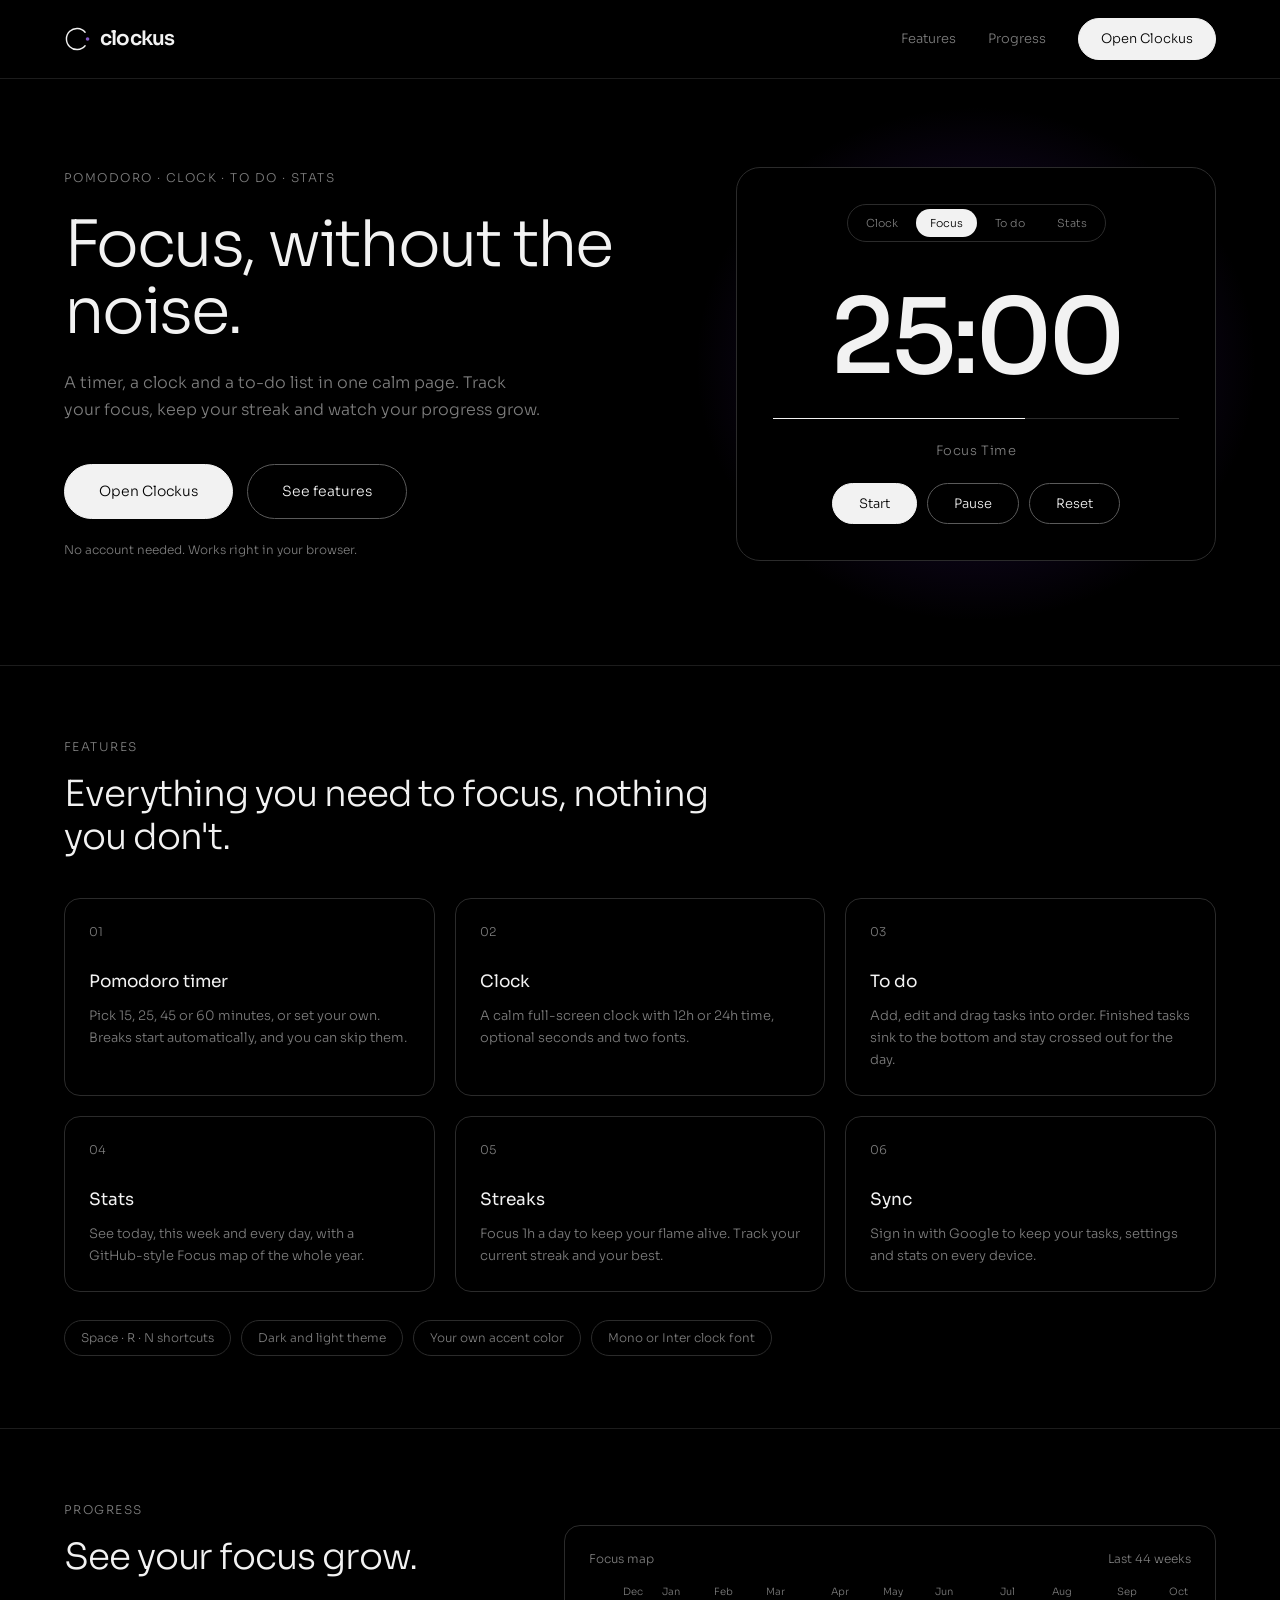
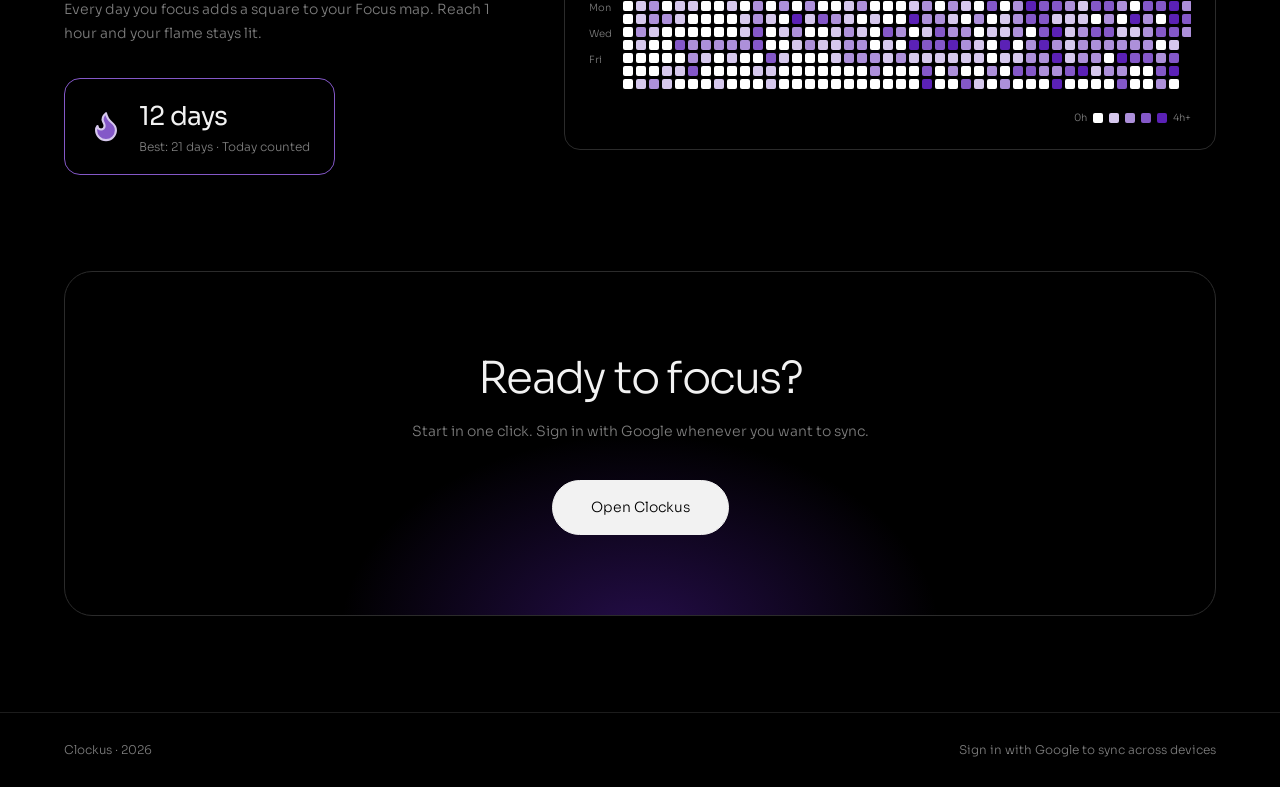
==== index.html @ 1d893d1d "Add files via upload" ====
<!DOCTYPE html>
<html lang="en">
<head>
    <meta charset="UTF-8">
    <meta name="viewport" content="width=device-width, initial-scale=1.0">
    <title>Clockus · Focus, without the noise</title>
    <meta name="description" content="Clockus is a calm productivity tool: a pomodoro timer, a clock and a to-do list in one page, with stats, streaks and sync.">
    <meta name="theme-color" content="#000000">
    <link rel="icon" href="favicon.svg" type="image/svg+xml">
    <link rel="icon" href="favicon.ico" sizes="48x48">
    <link rel="apple-touch-icon" href="apple-touch-icon.png">
    <link rel="manifest" href="manifest.webmanifest">
    <meta property="og:type" content="website">
    <meta property="og:site_name" content="Clockus">
    <meta property="og:title" content="Clockus · Focus, without the noise">
    <meta property="og:description" content="A calm pomodoro timer, clock and to-do list, with stats, streaks and sync.">
    <meta property="og:url" content="https://clockus.live/">
    <meta property="og:image" content="https://clockus.live/og-image.png">
    <meta property="og:image:width" content="1200">
    <meta property="og:image:height" content="630">
    <meta name="twitter:card" content="summary_large_image">
    <meta name="twitter:title" content="Clockus · Focus, without the noise">
    <meta name="twitter:description" content="A calm pomodoro timer, clock and to-do list, with stats, streaks and sync.">
    <meta name="twitter:image" content="https://clockus.live/og-image.png">
    <script>
        // After a Google sign-in the browser can come back here; pass the login on to the app
        if (/access_token=|refresh_token=|[?&]code=|error_description=/.test(location.hash + location.search)) {
            location.replace('app' + location.search + location.hash);
        }
    </script>
    <link rel="preconnect" href="https://fonts.googleapis.com">
    <link rel="preconnect" href="https://fonts.gstatic.com" crossorigin>
    <link href="https://fonts.googleapis.com/css2?family=Sora:wght@100..800&display=swap" rel="stylesheet">
    <link rel="stylesheet" href="css/landing.css?v=5">
</head>
<body>
    <header class="topbar">
        <div class="wrap topbar-inner">
            <a class="logo" href="#top" aria-label="Clockus">
                <svg viewBox="0 0 64 64" fill="none" aria-hidden="true"><path d="M51.92 48.71A26 26 0 1 1 51.92 15.29" stroke="#f2f2f2" stroke-width="3.5" stroke-linecap="round"/><circle cx="58" cy="32" r="4.5" fill="#8458c8"/></svg>
                <span>clockus</span>
            </a>
            <nav class="nav-links" aria-label="Main">
                <a class="link" href="#features">Features</a>
                <a class="link" href="#progress">Progress</a>
                <a class="btn primary small" href="app">Open Clockus</a>
            </nav>
        </div>
    </header>

    <main id="top">
        <section class="wrap hero">
            <div class="hero-text">
                <p class="eyebrow">POMODORO · CLOCK · TO DO · STATS</p>
                <h1>Focus, without the noise.</h1>
                <p class="lead">A timer, a clock and a to-do list in one calm page. Track your focus, keep your streak and watch your progress grow.</p>
                <div class="actions">
                    <a class="btn primary" href="app">Open Clockus</a>
                    <a class="btn" href="#features">See features</a>
                </div>
                <p class="note">No account needed. Works right in your browser.</p>
            </div>
            <div class="hero-visual" aria-hidden="true">
                <div class="timer-card">
                    <div class="mini-tabs"><span>Clock</span><span class="on">Focus</span><span>To do</span><span>Stats</span></div>
                    <div class="timer-clock">25:00</div>
                    <div class="timer-line"><div></div></div>
                    <div class="timer-status">Focus Time</div>
                    <div class="timer-buttons"><span class="pill primary">Start</span><span class="pill">Pause</span><span class="pill">Reset</span></div>
                </div>
            </div>
        </section>

        <section class="section" id="features">
            <div class="wrap">
                <p class="eyebrow">FEATURES</p>
                <h2>Everything you need to focus, nothing you don't.</h2>
                <div class="grid">
                <article class="card">
                    <div class="card-num">01</div>
                    <h3>Pomodoro timer</h3>
                    <p>Pick 15, 25, 45 or 60 minutes, or set your own. Breaks start automatically, and you can skip them.</p>
                </article>
                <article class="card">
                    <div class="card-num">02</div>
                    <h3>Clock</h3>
                    <p>A calm full-screen clock with 12h or 24h time, optional seconds and two fonts.</p>
                </article>
                <article class="card">
                    <div class="card-num">03</div>
                    <h3>To do</h3>
                    <p>Add, edit and drag tasks into order. Finished tasks sink to the bottom and stay crossed out for the day.</p>
                </article>
                <article class="card">
                    <div class="card-num">04</div>
                    <h3>Stats</h3>
                    <p>See today, this week and every day, with a GitHub-style Focus map of the whole year.</p>
                </article>
                <article class="card">
                    <div class="card-num">05</div>
                    <h3>Streaks</h3>
                    <p>Focus 1h a day to keep your flame alive. Track your current streak and your best.</p>
                </article>
                <article class="card">
                    <div class="card-num">06</div>
                    <h3>Sync</h3>
                    <p>Sign in with Google to keep your tasks, settings and stats on every device.</p>
                </article>
                </div>
                <ul class="chips">
                <li>Space · R · N shortcuts</li>
                <li>Dark and light theme</li>
                <li>Your own accent color</li>
                <li>Mono or Inter clock font</li>
                </ul>
            </div>
        </section>

        <section class="section" id="progress">
            <div class="wrap split">
                <div class="split-text">
                    <p class="eyebrow">PROGRESS</p>
                    <h2>See your focus grow.</h2>
                    <p class="lead small">Every day you focus adds a square to your Focus map. Reach 1 hour and your flame stays lit.</p>
                    <div class="streak-chip">
                        <svg width="34" height="34" viewBox="0 0 24 24" fill="#8458c8" stroke="#d6c8ed" stroke-width="1.5" stroke-linecap="round" stroke-linejoin="round" aria-hidden="true"><path d="M8.5 14.5A2.5 2.5 0 0 0 11 12c0-1.38-.5-2-1-3-1.072-2.143-.224-4.054 2-6 .5 2.5 2 4.9 4 6.5 2 1.6 3 3.5 3 5.5a7 7 0 1 1-14 0c0-1.153.433-2.294 1-3a2.5 2.5 0 0 0 2.5 2.5z"/></svg>
                        <div><div class="streak-n">12 days</div><div class="streak-sub">Best: 21 days · Today counted</div></div>
                    </div>
                </div>
                <div class="map-card" role="img" aria-label="Sample Focus map showing about ten months of daily focus time">
                    <div class="map-head"><span>Focus map</span><span>Last 44 weeks</span></div>
                    <div class="map-scroll">
                        <div class="map-inner">
                            <div class="map-days"><span>Mon</span><span></span><span>Wed</span><span></span><span>Fri</span><span></span><span></span></div>
                            <div class="map-main">
                                <div class="map-months"><span style="left:0px">Dec</span><span style="left:39px">Jan</span><span style="left:91px">Feb</span><span style="left:143px">Mar</span><span style="left:208px">Apr</span><span style="left:260px">May</span><span style="left:312px">Jun</span><span style="left:377px">Jul</span><span style="left:429px">Aug</span><span style="left:494px">Sep</span><span style="left:546px">Oct</span></div>
                                <div class="map-grid"><i class="l0"></i><i class="l0"></i><i class="l0"></i><i class="l0"></i><i class="l0"></i><i class="l0"></i><i class="l0"></i><i class="l1"></i><i class="l1"></i><i class="l2"></i><i class="l1"></i><i class="l0"></i><i class="l0"></i><i class="l1"></i><i class="l2"></i><i class="l2"></i><i class="l1"></i><i class="l0"></i><i class="l0"></i><i class="l0"></i><i class="l2"></i><i class="l0"></i><i class="l2"></i><i class="l0"></i><i class="l0"></i><i class="l0"></i><i class="l1"></i><i class="l1"></i><i class="l1"></i><i class="l1"></i><i class="l0"></i><i class="l3"></i><i class="l0"></i><i class="l1"></i><i class="l0"></i><i class="l1"></i><i class="l0"></i><i class="l0"></i><i class="l2"></i><i class="l2"></i><i class="l3"></i><i class="l0"></i><i class="l0"></i><i class="l0"></i><i class="l0"></i><i class="l2"></i><i class="l1"></i><i class="l0"></i><i class="l0"></i><i class="l0"></i><i class="l0"></i><i class="l0"></i><i class="l2"></i><i class="l0"></i><i class="l0"></i><i class="l1"></i><i class="l1"></i><i class="l0"></i><i class="l0"></i><i class="l2"></i><i class="l1"></i><i class="l0"></i><i class="l0"></i><i class="l0"></i><i class="l1"></i><i class="l1"></i><i class="l2"></i><i class="l0"></i><i class="l0"></i><i class="l0"></i><i class="l2"></i><i class="l2"></i><i class="l3"></i><i class="l3"></i><i class="l0"></i><i class="l1"></i><i class="l0"></i><i class="l0"></i><i class="l1"></i><i class="l0"></i><i class="l0"></i><i class="l3"></i><i class="l1"></i><i class="l1"></i><i class="l2"></i><i class="l0"></i><i class="l1"></i><i class="l0"></i><i class="l1"></i><i class="l0"></i><i class="l0"></i><i class="l0"></i><i class="l4"></i><i class="l2"></i><i class="l1"></i><i class="l0"></i><i class="l0"></i><i class="l0"></i><i class="l2"></i><i class="l1"></i><i class="l0"></i><i class="l2"></i><i class="l0"></i><i class="l0"></i><i class="l0"></i><i class="l0"></i><i class="l3"></i><i class="l0"></i><i class="l1"></i><i class="l0"></i><i class="l0"></i><i class="l0"></i><i class="l0"></i><i class="l2"></i><i class="l1"></i><i class="l1"></i><i class="l1"></i><i class="l0"></i><i class="l0"></i><i class="l1"></i><i class="l1"></i><i class="l2"></i><i class="l2"></i><i class="l2"></i><i class="l0"></i><i class="l0"></i><i class="l2"></i><i class="l0"></i><i class="l1"></i><i class="l2"></i><i class="l2"></i><i class="l0"></i><i class="l0"></i><i class="l0"></i><i class="l1"></i><i class="l0"></i><i class="l0"></i><i class="l2"></i><i class="l2"></i><i class="l0"></i><i class="l0"></i><i class="l0"></i><i class="l3"></i><i class="l1"></i><i class="l1"></i><i class="l0"></i><i class="l0"></i><i class="l0"></i><i class="l0"></i><i class="l2"></i><i class="l0"></i><i class="l2"></i><i class="l0"></i><i class="l0"></i><i class="l1"></i><i class="l4"></i><i class="l0"></i><i class="l4"></i><i class="l1"></i><i class="l0"></i><i class="l0"></i><i class="l2"></i><i class="l2"></i><i class="l1"></i><i class="l3"></i><i class="l1"></i><i class="l3"></i><i class="l4"></i><i class="l0"></i><i class="l2"></i><i class="l3"></i><i class="l3"></i><i class="l1"></i><i class="l0"></i><i class="l0"></i><i class="l2"></i><i class="l1"></i><i class="l2"></i><i class="l4"></i><i class="l1"></i><i class="l2"></i><i class="l0"></i><i class="l1"></i><i class="l0"></i><i class="l2"></i><i class="l2"></i><i class="l1"></i><i class="l0"></i><i class="l3"></i><i class="l0"></i><i class="l2"></i><i class="l0"></i><i class="l1"></i><i class="l1"></i><i class="l0"></i><i class="l1"></i><i class="l3"></i><i class="l0"></i><i class="l1"></i><i class="l0"></i><i class="l0"></i><i class="l2"></i><i class="l0"></i><i class="l0"></i><i class="l1"></i><i class="l1"></i><i class="l4"></i><i class="l1"></i><i class="l0"></i><i class="l2"></i><i class="l2"></i><i class="l2"></i><i class="l2"></i><i class="l0"></i><i class="l1"></i><i class="l3"></i><i class="l0"></i><i class="l4"></i><i class="l3"></i><i class="l0"></i><i class="l2"></i><i class="l2"></i><i class="l3"></i><i class="l0"></i><i class="l3"></i><i class="l3"></i><i class="l3"></i><i class="l4"></i><i class="l2"></i><i class="l2"></i><i class="l0"></i><i class="l3"></i><i class="l1"></i><i class="l4"></i><i class="l2"></i><i class="l4"></i><i class="l2"></i><i class="l4"></i><i class="l2"></i><i class="l1"></i><i class="l1"></i><i class="l1"></i><i class="l1"></i><i class="l3"></i><i class="l0"></i><i class="l1"></i><i class="l1"></i><i class="l2"></i><i class="l2"></i><i class="l2"></i><i class="l4"></i><i class="l0"></i><i class="l3"></i><i class="l0"></i><i class="l3"></i><i class="l2"></i><i class="l2"></i><i class="l1"></i><i class="l0"></i><i class="l3"></i><i class="l2"></i><i class="l3"></i><i class="l2"></i><i class="l0"></i><i class="l2"></i><i class="l0"></i><i class="l2"></i><i class="l0"></i><i class="l1"></i><i class="l2"></i><i class="l4"></i><i class="l2"></i><i class="l3"></i><i class="l0"></i><i class="l4"></i><i class="l1"></i><i class="l2"></i><i class="l3"></i><i class="l0"></i><i class="l0"></i><i class="l3"></i><i class="l2"></i><i class="l2"></i><i class="l2"></i><i class="l3"></i><i class="l0"></i><i class="l0"></i><i class="l3"></i><i class="l0"></i><i class="l3"></i><i class="l0"></i><i class="l2"></i><i class="l3"></i><i class="l2"></i><i class="l4"></i><i class="l4"></i><i class="l3"></i><i class="l1"></i><i class="l3"></i><i class="l4"></i><i class="l0"></i><i class="l2"></i><i class="l3"></i><i class="l2"></i></div>
                            </div>
                        </div>
                    </div>
                    <div class="map-legend"><span>0h</span><i class="l0"></i><i class="l1"></i><i class="l2"></i><i class="l3"></i><i class="l4"></i><span>4h+</span></div>
                </div>
            </div>
        </section>

        <section class="wrap closing">
            <div class="cta">
                <h2>Ready to focus?</h2>
                <p>Start in one click. Sign in with Google whenever you want to sync.</p>
                <a class="btn primary big" href="app">Open Clockus</a>
            </div>
        </section>
    </main>

    <footer class="footer">
        <div class="wrap footer-inner">
            <span>Clockus · 2026</span>
            <span>Sign in with Google to sync across devices</span>
        </div>
    </footer>
</body>
</html>
---- css/landing.css ----
/* Clockus welcome page */
:root {
    --bg: #000;
    --text: #f2f2f2;
    --muted: #7d7d7d;
    --line: #2b2b2b;
    --line-soft: #1c1c1c;
    --line-strong: #5a5a5a;
    --font: 'Sora', 'Helvetica Neue', Arial, sans-serif;
    --p0: #ffffff;
    --p1: #d6c8ed;
    --p2: #ad90da;
    --p3: #8458c8;
    --p4: #5b21b6;
    color-scheme: dark;
}

* { box-sizing: border-box; }
html { scroll-behavior: smooth; scroll-padding-top: 76px; }

body {
    margin: 0;
    background: var(--bg);
    color: var(--text);
    font-family: var(--font);
    font-weight: 300;
    line-height: 1.5;
    -webkit-font-smoothing: antialiased;
}

main { overflow-x: clip; }
a { color: inherit; text-decoration: none; }
h1, h2, h3, p, ul { margin: 0; }
ul { padding: 0; list-style: none; }
:focus-visible { outline: 2px solid var(--text); outline-offset: 3px; }

.wrap { width: 100%; max-width: 1280px; margin: 0 auto; padding: 0 64px; }

/* ---------- Top bar ---------- */
.topbar {
    position: sticky;
    top: 0;
    z-index: 10;
    background: rgba(0, 0, 0, 0.88);
    -webkit-backdrop-filter: blur(8px);
    backdrop-filter: blur(8px);
    border-bottom: 1px solid var(--line-soft);
}

.topbar-inner { display: flex; justify-content: space-between; align-items: center; padding-top: 18px; padding-bottom: 18px; }
.logo { display: flex; align-items: center; gap: 10px; font-size: 1.25rem; font-weight: 600; letter-spacing: -0.04em; line-height: 1; }
.logo svg { flex: none; width: 26px; height: 26px; }
.nav-links { display: flex; align-items: center; gap: 32px; font-size: 0.8125rem; }
.nav-links .link { color: var(--muted); transition: color 0.2s; }
.nav-links .link:hover { color: var(--text); }

/* ---------- Buttons ---------- */
.btn {
    display: inline-block;
    padding: 16px 34px;
    border: 1px solid var(--line-strong);
    border-radius: 999px;
    font-size: 0.875rem;
    text-align: center;
    transition: background-color 0.2s, opacity 0.2s;
}

.btn:hover { background: rgba(255, 255, 255, 0.08); }
.btn.primary { background: var(--text); border-color: var(--text); color: #000; }
.btn.primary:hover { background: var(--text); opacity: 0.88; }
.btn.small { padding: 10px 22px; font-size: 0.8125rem; }
.btn.big { padding: 16px 38px; }

/* ---------- Hero ---------- */
.eyebrow { font-size: 0.75rem; letter-spacing: 0.12em; color: var(--muted); }

.hero {
    display: flex;
    align-items: center;
    justify-content: space-between;
    gap: 48px;
    padding-top: 88px;
    padding-bottom: 104px;
}

.hero-text { width: 600px; max-width: 100%; }

h1 {
    margin: 24px 0;
    font-size: clamp(2.6rem, 8vw, 4rem);
    font-weight: 300;
    letter-spacing: -0.04em;
    line-height: 1.05;
}

.lead { max-width: 480px; font-size: 1rem; line-height: 1.7; color: var(--muted); }
.lead.small { margin-bottom: 32px; font-size: 0.875rem; }
.actions { display: flex; flex-wrap: wrap; gap: 14px; margin-top: 40px; }
.note { margin-top: 22px; font-size: 0.75rem; color: var(--muted); }

.hero-visual { position: relative; flex: none; width: 480px; max-width: 100%; }

.hero-visual::before {
    content: '';
    position: absolute;
    inset: -60px -40px;
    background: radial-gradient(closest-side, rgba(91, 33, 182, 0.38), transparent);
}

.timer-card {
    position: relative;
    padding: 36px;
    border: 1px solid var(--line);
    border-radius: 24px;
    background: var(--bg);
    text-align: center;
}

.mini-tabs { display: inline-flex; gap: 4px; padding: 4px; border: 1px solid var(--line); border-radius: 999px; font-size: 0.6875rem; }
.mini-tabs span { padding: 6px 14px; border-radius: 999px; color: var(--muted); }
.mini-tabs .on { background: var(--text); color: #000; }

.timer-clock {
    margin: 44px 0 28px;
    font-size: clamp(4.2rem, 20vw, 6.5rem);
    font-weight: 500;
    letter-spacing: -0.045em;
    line-height: 1;
}

.timer-line { height: 1px; background: var(--line); }
.timer-line div { width: 62%; height: 1px; background: var(--text); }
.timer-status { margin: 22px 0; font-size: 0.8125rem; letter-spacing: 0.04em; color: var(--muted); }
.timer-buttons { display: flex; justify-content: center; gap: 10px; }

.pill {
    padding: 10px 26px;
    border: 1px solid var(--line-strong);
    border-radius: 999px;
    font-size: 0.8125rem;
}

.pill.primary { background: var(--text); border-color: var(--text); color: #000; }

/* ---------- Sections ---------- */
.section { padding: 72px 0; border-top: 1px solid var(--line-soft); }

h2 {
    margin: 16px 0 40px;
    max-width: 700px;
    font-size: clamp(1.8rem, 5vw, 2.25rem);
    font-weight: 300;
    letter-spacing: -0.03em;
    line-height: 1.2;
}

.grid { display: grid; grid-template-columns: repeat(3, 1fr); gap: 20px; }

.card { padding: 24px; border: 1px solid var(--line); border-radius: 16px; }
.card-num { margin-bottom: 28px; font-size: 0.75rem; color: var(--muted); }
.card h3 { margin-bottom: 10px; font-size: 1.0625rem; font-weight: 400; }
.card p { font-size: 0.8125rem; line-height: 1.7; color: var(--muted); }

.chips { display: flex; flex-wrap: wrap; gap: 10px; margin-top: 28px; }
.chips li { padding: 8px 16px; border: 1px solid var(--line); border-radius: 999px; font-size: 0.75rem; color: var(--muted); }

/* ---------- Progress ---------- */
.split { display: flex; justify-content: space-between; align-items: center; gap: 64px; }
.split-text { flex: none; width: 436px; max-width: 100%; }
.split-text h2 { margin: 16px 0 20px; }

.streak-chip {
    display: inline-flex;
    align-items: center;
    gap: 16px;
    padding: 18px 24px;
    border: 1px solid var(--p3);
    border-radius: 16px;
}

.streak-n { font-size: 1.625rem; font-weight: 400; letter-spacing: -0.03em; }
.streak-sub { margin-top: 2px; font-size: 0.75rem; color: var(--muted); }

.map-card {
    flex: 0 1 652px;
    min-width: 0;
    padding: 24px;
    border: 1px solid var(--line);
    border-radius: 16px;
}

.map-head { display: flex; justify-content: space-between; margin-bottom: 16px; font-size: 0.75rem; color: var(--muted); }
.map-scroll { overflow-x: auto; padding-bottom: 4px; }
.map-inner { display: flex; gap: 6px; width: max-content; }

.map-days {
    width: 28px;
    padding-top: 17px;
    display: grid;
    grid-template-rows: repeat(7, 13px);
    font-size: 0.625rem;
    line-height: 13px;
    color: var(--muted);
}

.map-months { position: relative; width: 569px; height: 17px; font-size: 0.625rem; color: var(--muted); }
.map-months span { position: absolute; top: 0; }

.map-grid {
    display: grid;
    grid-template-rows: repeat(7, 10px);
    grid-auto-flow: column;
    grid-auto-columns: 10px;
    gap: 3px;
}

.map-grid i, .map-legend i { display: block; width: 10px; height: 10px; border-radius: 2px; }
.l0 { background: var(--p0); }
.l1 { background: var(--p1); }
.l2 { background: var(--p2); }
.l3 { background: var(--p3); }
.l4 { background: var(--p4); }

.map-legend { display: flex; justify-content: flex-end; align-items: center; gap: 6px; margin-top: 14px; font-size: 0.625rem; color: var(--muted); }

/* ---------- Closing call to action ---------- */
.closing { padding-top: 24px; padding-bottom: 96px; }

.cta {
    position: relative;
    overflow: hidden;
    padding: 80px 64px;
    border: 1px solid var(--line);
    border-radius: 28px;
    text-align: center;
}

.cta::before {
    content: '';
    position: absolute;
    left: 50%;
    bottom: -220px;
    width: 600px;
    max-width: 140%;
    height: 400px;
    transform: translateX(-50%);
    background: radial-gradient(closest-side, rgba(91, 33, 182, 0.4), transparent);
}

.cta > * { position: relative; }
.cta h2 { max-width: none; margin: 0 0 16px; font-size: clamp(2rem, 6vw, 2.75rem); letter-spacing: -0.04em; }
.cta p { margin-bottom: 36px; font-size: 0.875rem; line-height: 1.7; color: var(--muted); }

/* ---------- Footer ---------- */
.footer { border-top: 1px solid var(--line-soft); font-size: 0.75rem; color: var(--muted); }
.footer-inner { display: flex; justify-content: space-between; gap: 16px; padding-top: 28px; padding-bottom: 28px; }

/* ---------- Responsive ---------- */
@media (max-width: 960px) {
    .wrap { padding: 0 32px; }
    .hero { flex-direction: column; align-items: flex-start; gap: 56px; padding-top: 56px; padding-bottom: 72px; }
    .hero-visual { align-self: center; }
    .grid { grid-template-columns: repeat(2, 1fr); }
    .split { flex-direction: column; align-items: flex-start; gap: 40px; }
    .split-text { width: 100%; }
    .map-card { flex: none; width: 100%; }
}

@media (max-width: 620px) {
    .wrap { padding: 0 20px; }
    .nav-links { gap: 16px; }
    .nav-links .link { display: none; }
    .section { padding: 56px 0; }
    .grid { grid-template-columns: 1fr; }
    .timer-card { padding: 28px 20px; }
    .cta { padding: 56px 24px; }
    .footer-inner { flex-direction: column; gap: 6px; }
    .actions .btn { flex: 1 1 100%; }
}

@media (prefers-reduced-motion: reduce) {
    html { scroll-behavior: auto; }
    * { transition: none !important; }
}
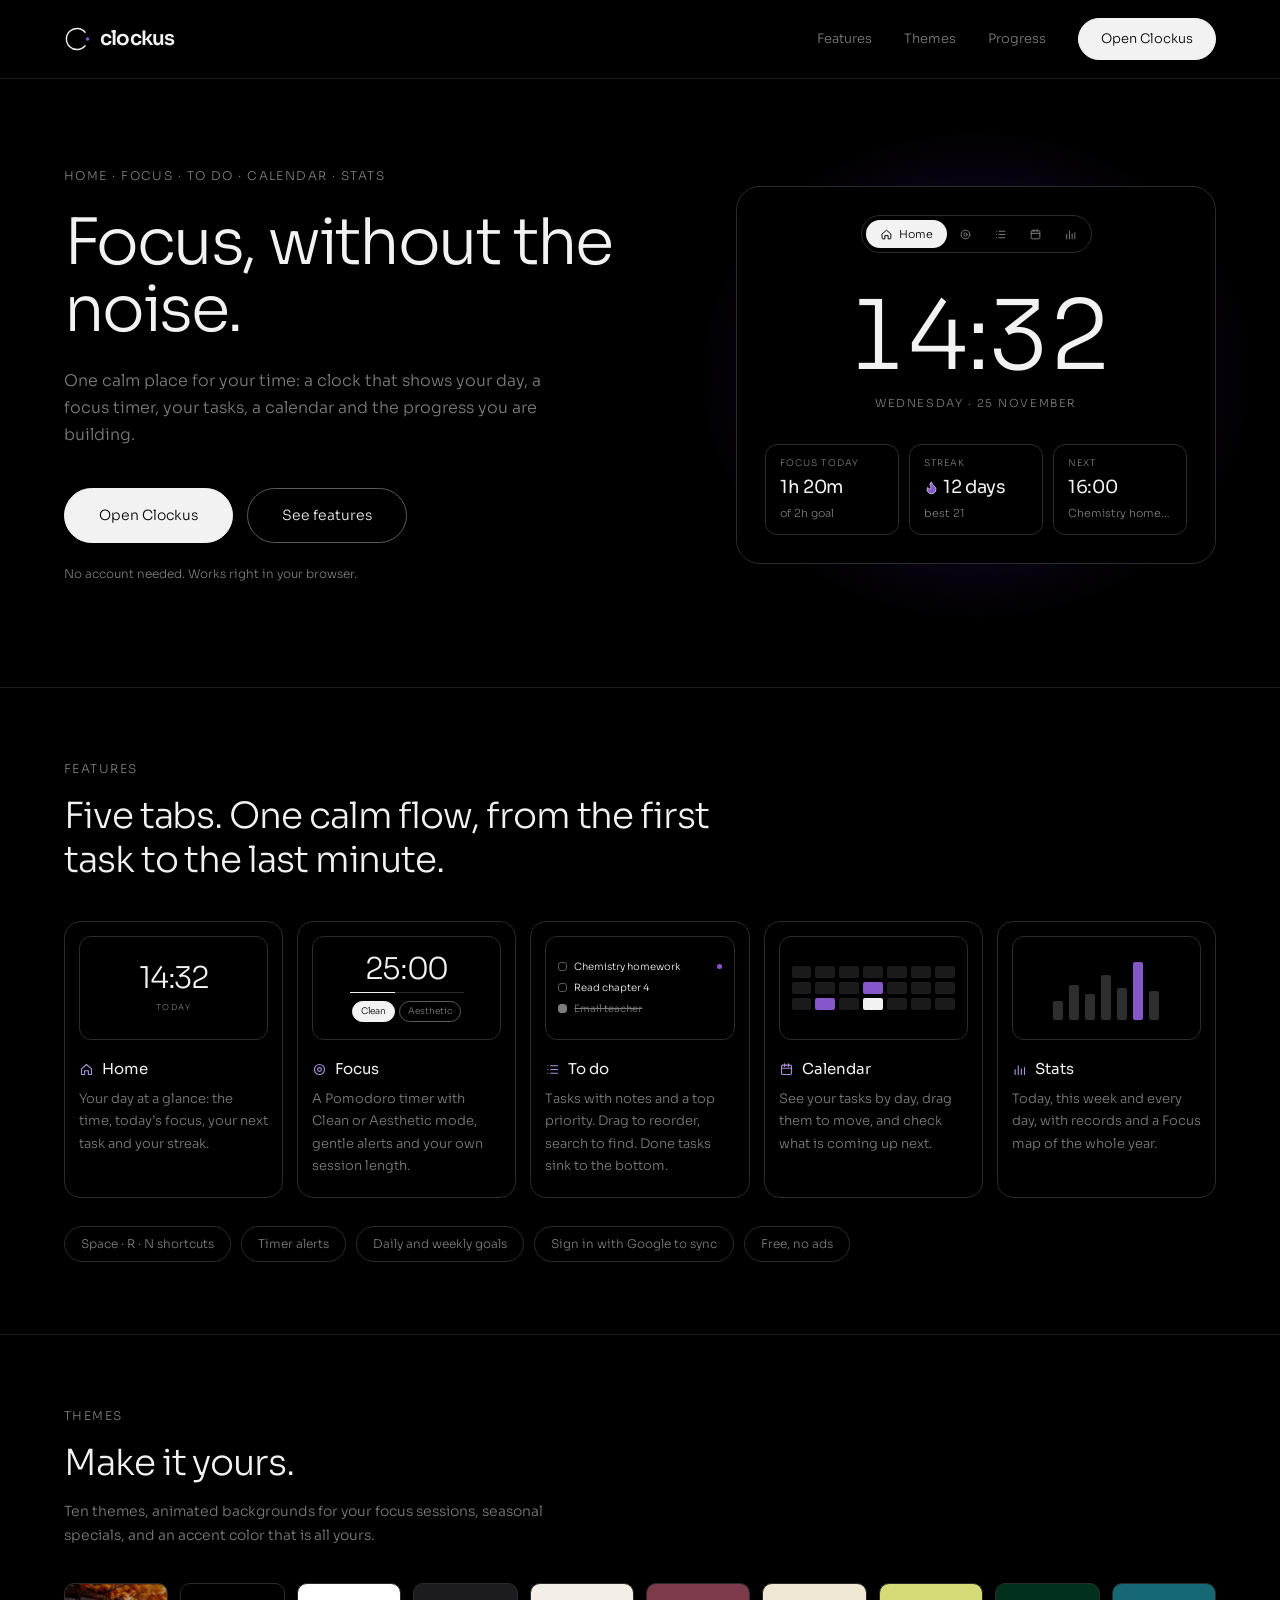
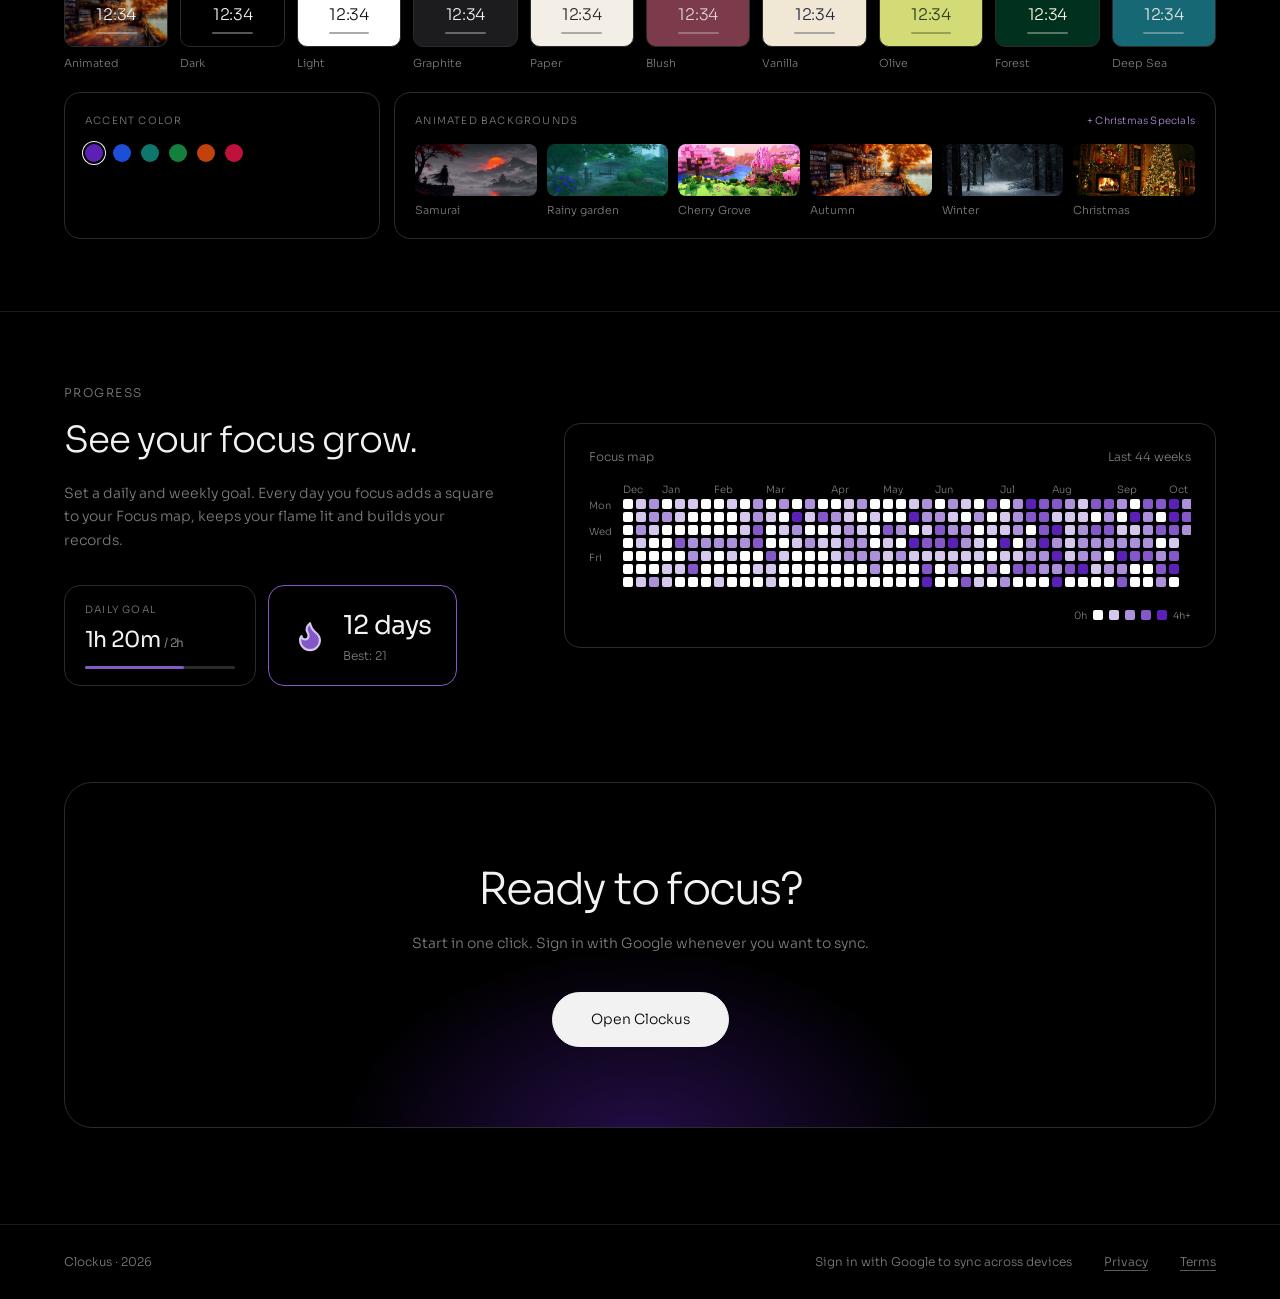
==== commit 13521fcf: "newest update" ====
--- a/index.html
+++ b/index.html
@@ -31,7 +31,7 @@
     <link rel="preconnect" href="https://fonts.googleapis.com">
     <link rel="preconnect" href="https://fonts.gstatic.com" crossorigin>
     <link href="https://fonts.googleapis.com/css2?family=Sora:wght@100..800&display=swap" rel="stylesheet">
-    <link rel="stylesheet" href="css/landing.css?v=5">
+    <link rel="stylesheet" href="css/landing.css?v=7">
 </head>
 <body>
     <header class="topbar">
@@ -42,6 +42,7 @@
             </a>
             <nav class="nav-links" aria-label="Main">
                 <a class="link" href="#features">Features</a>
+                <a class="link" href="#themes">Themes</a>
                 <a class="link" href="#progress">Progress</a>
                 <a class="btn primary small" href="app">Open Clockus</a>
             </nav>
@@ -51,9 +52,9 @@
     <main id="top">
         <section class="wrap hero">
             <div class="hero-text">
-                <p class="eyebrow">POMODORO · CLOCK · TO DO · STATS</p>
+                <p class="eyebrow">HOME · FOCUS · TO DO · CALENDAR · STATS</p>
                 <h1>Focus, without the noise.</h1>
-                <p class="lead">A timer, a clock and a to-do list in one calm page. Track your focus, keep your streak and watch your progress grow.</p>
+                <p class="lead">One calm place for your time: a clock that shows your day, a focus timer, your tasks, a calendar and the progress you are building.</p>
                 <div class="actions">
                     <a class="btn primary" href="app">Open Clockus</a>
                     <a class="btn" href="#features">See features</a>
@@ -61,12 +62,21 @@
                 <p class="note">No account needed. Works right in your browser.</p>
             </div>
             <div class="hero-visual" aria-hidden="true">
-                <div class="timer-card">
-                    <div class="mini-tabs"><span>Clock</span><span class="on">Focus</span><span>To do</span><span>Stats</span></div>
-                    <div class="timer-clock">25:00</div>
-                    <div class="timer-line"><div></div></div>
-                    <div class="timer-status">Focus Time</div>
-                    <div class="timer-buttons"><span class="pill primary">Start</span><span class="pill">Pause</span><span class="pill">Reset</span></div>
+                <div class="timer-card home-card">
+                    <div class="app-tabs">
+                        <span class="on"><svg viewBox="0 0 24 24"><path d="M4 11l8-7 8 7v8a1 1 0 0 1-1 1h-4v-6H9v6H5a1 1 0 0 1-1-1z"/></svg>Home</span>
+                        <span><svg viewBox="0 0 24 24"><circle cx="12" cy="12" r="8"/><circle cx="12" cy="12" r="3"/></svg></span>
+                        <span><svg viewBox="0 0 24 24"><path d="M9 6h11M9 12h11M9 18h11M4.5 6h.01M4.5 12h.01M4.5 18h.01"/></svg></span>
+                        <span><svg viewBox="0 0 24 24"><rect x="4" y="5" width="16" height="15" rx="2"/><path d="M4 10h16M9 3v4M15 3v4"/></svg></span>
+                        <span><svg viewBox="0 0 24 24"><path d="M5 20V12M10 20V6M15 20v-9M20 20V9"/></svg></span>
+                    </div>
+                    <div class="home-time">14:32</div>
+                    <div class="home-date">WEDNESDAY · 25 NOVEMBER</div>
+                    <div class="home-tiles">
+                        <div class="home-tile"><span class="tile-label">FOCUS TODAY</span><span class="tile-val">1h 20m</span><span class="tile-sub">of 2h goal</span></div>
+                        <div class="home-tile"><span class="tile-label">STREAK</span><span class="tile-val"><svg class="flame" viewBox="0 0 24 24"><path d="M8.5 14.5A2.5 2.5 0 0 0 11 12c0-1.38-.5-2-1-3-1.072-2.143-.224-4.054 2-6 .5 2.5 2 4.9 4 6.5 2 1.6 3 3.5 3 5.5a7 7 0 1 1-14 0c0-1.153.433-2.294 1-3a2.5 2.5 0 0 0 2.5 2.5z"/></svg>12 days</span><span class="tile-sub">best 21</span></div>
+                        <div class="home-tile"><span class="tile-label">NEXT</span><span class="tile-val">16:00</span><span class="tile-sub">Chemistry homework</span></div>
+                    </div>
                 </div>
             </div>
         </section>
@@ -74,45 +84,95 @@
         <section class="section" id="features">
             <div class="wrap">
                 <p class="eyebrow">FEATURES</p>
-                <h2>Everything you need to focus, nothing you don't.</h2>
-                <div class="grid">
-                <article class="card">
-                    <div class="card-num">01</div>
-                    <h3>Pomodoro timer</h3>
-                    <p>Pick 15, 25, 45 or 60 minutes, or set your own. Breaks start automatically, and you can skip them.</p>
-                </article>
-                <article class="card">
-                    <div class="card-num">02</div>
-                    <h3>Clock</h3>
-                    <p>A calm full-screen clock with 12h or 24h time, optional seconds and two fonts.</p>
-                </article>
-                <article class="card">
-                    <div class="card-num">03</div>
-                    <h3>To do</h3>
-                    <p>Add, edit and drag tasks into order. Finished tasks sink to the bottom and stay crossed out for the day.</p>
-                </article>
-                <article class="card">
-                    <div class="card-num">04</div>
-                    <h3>Stats</h3>
-                    <p>See today, this week and every day, with a GitHub-style Focus map of the whole year.</p>
-                </article>
-                <article class="card">
-                    <div class="card-num">05</div>
-                    <h3>Streaks</h3>
-                    <p>Focus 1h a day to keep your flame alive. Track your current streak and your best.</p>
-                </article>
-                <article class="card">
-                    <div class="card-num">06</div>
-                    <h3>Sync</h3>
-                    <p>Sign in with Google to keep your tasks, settings and stats on every device.</p>
+                <h2>Five tabs. One calm flow, from the first task to the last minute.</h2>
+                <div class="grid tabs-grid">
+                <article class="card tab-card">
+                    <div class="tab-preview" aria-hidden="true">
+                        <div class="tp-clock">14:32</div>
+                        <div class="tp-cap">TODAY</div>
+                    </div>
+                    <h3><svg viewBox="0 0 24 24" aria-hidden="true"><path d="M4 11l8-7 8 7v8a1 1 0 0 1-1 1h-4v-6H9v6H5a1 1 0 0 1-1-1z"/></svg>Home</h3>
+                    <p>Your day at a glance: the time, today&rsquo;s focus, your next task and your streak.</p>
+                </article>
+                <article class="card tab-card">
+                    <div class="tab-preview" aria-hidden="true">
+                        <div class="tp-clock">25:00</div>
+                        <div class="tp-line"><div></div></div>
+                        <div class="tp-modes"><span class="on">Clean</span><span>Aesthetic</span></div>
+                    </div>
+                    <h3><svg viewBox="0 0 24 24" aria-hidden="true"><circle cx="12" cy="12" r="8"/><circle cx="12" cy="12" r="3"/></svg>Focus</h3>
+                    <p>A Pomodoro timer with Clean or Aesthetic mode, gentle alerts and your own session length.</p>
+                </article>
+                <article class="card tab-card">
+                    <div class="tab-preview tp-tasks" aria-hidden="true">
+                        <div class="tp-task"><i></i><span>Chemistry homework</span><b></b></div>
+                        <div class="tp-task"><i></i><span>Read chapter 4</span></div>
+                        <div class="tp-task done"><i></i><span>Email teacher</span></div>
+                    </div>
+                    <h3><svg viewBox="0 0 24 24" aria-hidden="true"><path d="M9 6h11M9 12h11M9 18h11M4.5 6h.01M4.5 12h.01M4.5 18h.01"/></svg>To do</h3>
+                    <p>Tasks with notes and a top priority. Drag to reorder, search to find. Done tasks sink to the bottom.</p>
+                </article>
+                <article class="card tab-card">
+                    <div class="tab-preview" aria-hidden="true">
+                        <div class="tp-cal"><i></i><i></i><i></i><i></i><i></i><i></i><i></i><i></i><i></i><i></i><i class="m"></i><i></i><i></i><i></i><i></i><i class="m"></i><i></i><i class="t"></i><i></i><i></i><i></i></div>
+                    </div>
+                    <h3><svg viewBox="0 0 24 24" aria-hidden="true"><rect x="4" y="5" width="16" height="15" rx="2"/><path d="M4 10h16M9 3v4M15 3v4"/></svg>Calendar</h3>
+                    <p>See your tasks by day, drag them to move, and check what is coming up next.</p>
+                </article>
+                <article class="card tab-card">
+                    <div class="tab-preview" aria-hidden="true">
+                        <div class="tp-bars"><i style="height:30%"></i><i style="height:55%"></i><i style="height:40%"></i><i style="height:70%"></i><i style="height:50%"></i><i class="m" style="height:90%"></i><i style="height:45%"></i></div>
+                    </div>
+                    <h3><svg viewBox="0 0 24 24" aria-hidden="true"><path d="M5 20V12M10 20V6M15 20v-9M20 20V9"/></svg>Stats</h3>
+                    <p>Today, this week and every day, with records and a Focus map of the whole year.</p>
                 </article>
                 </div>
                 <ul class="chips">
                 <li>Space · R · N shortcuts</li>
-                <li>Dark and light theme</li>
-                <li>Your own accent color</li>
-                <li>Mono or Inter clock font</li>
+                <li>Timer alerts</li>
+                <li>Daily and weekly goals</li>
+                <li>Sign in with Google to sync</li>
+                <li>Free, no ads</li>
                 </ul>
+            </div>
+        </section>
+
+        <section class="section" id="themes">
+            <div class="wrap">
+                <p class="eyebrow">THEMES</p>
+                <h2 class="themes-title">Make it yours.</h2>
+                <p class="lead small">Ten themes, animated backgrounds for your focus sessions, seasonal specials, and an accent color that is all yours.</p>
+                <ul class="theme-row">
+                    <li><div class="theme-tile th-animated"><span>12:34</span></div>Animated</li>
+                    <li><div class="theme-tile" style="--bg:#000;--fg:#f2f2f2"><span>12:34</span></div>Dark</li>
+                    <li><div class="theme-tile" style="--bg:#fff;--fg:#111"><span>12:34</span></div>Light</li>
+                    <li><div class="theme-tile" style="--bg:#1c1c1e;--fg:#f2f2f2"><span>12:34</span></div>Graphite</li>
+                    <li><div class="theme-tile" style="--bg:#f4efe6;--fg:#2a2620"><span>12:34</span></div>Paper</li>
+                    <li><div class="theme-tile" style="--bg:#7b3b4b;--fg:#dfd4d8"><span>12:34</span></div>Blush</li>
+                    <li><div class="theme-tile" style="--bg:#f0e7d5;--fg:#212842"><span>12:34</span></div>Vanilla</li>
+                    <li><div class="theme-tile" style="--bg:#d2db76;--fg:#2d371d"><span>12:34</span></div>Olive</li>
+                    <li><div class="theme-tile" style="--bg:#00311f;--fg:#fff7e6"><span>12:34</span></div>Forest</li>
+                    <li><div class="theme-tile" style="--bg:#156874;--fg:#ede6e6"><span>12:34</span></div>Deep Sea</li>
+                </ul>
+                <div class="theme-extras">
+                    <div class="extra-card">
+                        <p class="extra-title">ACCENT COLOR</p>
+                        <div class="accent-dots" aria-label="Violet, blue, teal, green, orange, rose, or any color you pick">
+                            <i class="on" style="--c:#5b21b6"></i><i style="--c:#1d4ed8"></i><i style="--c:#0f766e"></i><i style="--c:#15803d"></i><i style="--c:#c2410c"></i><i style="--c:#be123c"></i>
+                        </div>
+                    </div>
+                    <div class="extra-card">
+                        <p class="extra-title"><span>ANIMATED BACKGROUNDS</span><span class="extra-tag">+ Christmas Specials</span></p>
+                        <ul class="bg-row">
+                            <li><img src="backgrounds/samurai.jpg" alt="" loading="lazy" decoding="async">Samurai</li>
+                            <li><img src="backgrounds/rainy-garden.jpg" alt="" loading="lazy" decoding="async">Rainy garden</li>
+                            <li><img src="backgrounds/cherry-grove.jpg" alt="" loading="lazy" decoding="async">Cherry Grove</li>
+                            <li><img src="backgrounds/autumn.jpg" alt="" loading="lazy" decoding="async">Autumn</li>
+                            <li><img src="backgrounds/winter.jpg" alt="" loading="lazy" decoding="async">Winter</li>
+                            <li><img src="backgrounds/christmas.jpg" alt="" loading="lazy" decoding="async">Christmas</li>
+                        </ul>
+                    </div>
+                </div>
             </div>
         </section>
 
@@ -121,10 +181,17 @@
                 <div class="split-text">
                     <p class="eyebrow">PROGRESS</p>
                     <h2>See your focus grow.</h2>
-                    <p class="lead small">Every day you focus adds a square to your Focus map. Reach 1 hour and your flame stays lit.</p>
+                    <p class="lead small">Set a daily and weekly goal. Every day you focus adds a square to your Focus map, keeps your flame lit and builds your records.</p>
+                    <div class="progress-tiles">
+                    <div class="goal-chip">
+                        <div class="goal-label">DAILY GOAL</div>
+                        <div class="goal-n">1h 20m <span>/ 2h</span></div>
+                        <div class="goal-bar"><div></div></div>
+                    </div>
                     <div class="streak-chip">
                         <svg width="34" height="34" viewBox="0 0 24 24" fill="#8458c8" stroke="#d6c8ed" stroke-width="1.5" stroke-linecap="round" stroke-linejoin="round" aria-hidden="true"><path d="M8.5 14.5A2.5 2.5 0 0 0 11 12c0-1.38-.5-2-1-3-1.072-2.143-.224-4.054 2-6 .5 2.5 2 4.9 4 6.5 2 1.6 3 3.5 3 5.5a7 7 0 1 1-14 0c0-1.153.433-2.294 1-3a2.5 2.5 0 0 0 2.5 2.5z"/></svg>
-                        <div><div class="streak-n">12 days</div><div class="streak-sub">Best: 21 days · Today counted</div></div>
+                        <div><div class="streak-n">12 days</div><div class="streak-sub">Best: 21</div></div>
+                    </div>
                     </div>
                 </div>
                 <div class="map-card" role="img" aria-label="Sample Focus map showing about ten months of daily focus time">
@@ -155,7 +222,11 @@
     <footer class="footer">
         <div class="wrap footer-inner">
             <span>Clockus · 2026</span>
-            <span>Sign in with Google to sync across devices</span>
+            <span class="footer-links">
+                <span>Sign in with Google to sync across devices</span>
+                <a href="privacy">Privacy</a>
+                <a href="terms">Terms</a>
+            </span>
         </div>
     </footer>
 </body>
--- a/css/landing.css
+++ b/css/landing.css
@@ -254,8 +254,137 @@
 /* ---------- Footer ---------- */
 .footer { border-top: 1px solid var(--line-soft); font-size: 0.75rem; color: var(--muted); }
 .footer-inner { display: flex; justify-content: space-between; gap: 16px; padding-top: 28px; padding-bottom: 28px; }
+.footer-links { display: flex; flex-wrap: wrap; gap: 8px 32px; }
+.footer-links a { color: var(--muted); text-decoration: underline; text-underline-offset: 4px; text-decoration-color: var(--line-strong); transition: color 0.2s; }
+.footer-links a:hover, .footer-links a[aria-current="page"] { color: var(--text); }
+
+/* ---------- Hero: the Home tab ---------- */
+.home-card { padding: 28px; }
+
+.app-tabs {
+    display: inline-flex;
+    align-items: center;
+    gap: 2px;
+    padding: 4px;
+    border: 1px solid var(--line);
+    border-radius: 999px;
+    font-size: 0.6875rem;
+}
+
+.app-tabs span { display: inline-flex; align-items: center; gap: 6px; padding: 6px 10px; border-radius: 999px; color: var(--muted); }
+.app-tabs .on { padding: 6px 14px; background: var(--text); color: #000; }
+.app-tabs svg, .tab-card h3 svg { width: 13px; height: 13px; fill: none; stroke: currentColor; stroke-width: 1.8; stroke-linecap: round; stroke-linejoin: round; }
+
+.home-time {
+    margin: 36px 0 10px;
+    font-size: clamp(4.2rem, 18vw, 6rem);
+    font-weight: 300;
+    letter-spacing: -0.045em;
+    font-variant-numeric: tabular-nums;
+    line-height: 1;
+}
+
+.home-date { font-size: 0.6875rem; letter-spacing: 0.14em; color: var(--muted); }
+.home-tiles { display: grid; grid-template-columns: repeat(3, 1fr); gap: 10px; margin-top: 32px; text-align: left; }
+.home-tile { display: flex; flex-direction: column; gap: 4px; min-width: 0; padding: 12px 14px; border: 1px solid var(--line); border-radius: 12px; }
+.tile-label { font-size: 0.5625rem; letter-spacing: 0.12em; color: var(--muted); }
+.tile-val { display: flex; align-items: center; gap: 4px; font-size: 1.125rem; font-weight: 400; letter-spacing: -0.02em; }
+.tile-sub { overflow: hidden; font-size: 0.6875rem; color: var(--muted); text-overflow: ellipsis; white-space: nowrap; }
+.flame { flex: none; width: 15px; height: 15px; fill: var(--p3); stroke: var(--p1); stroke-width: 1.5; }
+
+/* ---------- Features: the five tabs ---------- */
+.tabs-grid { grid-template-columns: repeat(5, 1fr); gap: 14px; }
+.tab-card { padding: 14px 14px 20px; }
+.tab-card h3 { display: flex; align-items: center; gap: 8px; margin: 18px 0 8px; font-size: 0.9375rem; }
+.tab-card h3 svg { width: 15px; height: 15px; color: var(--p2); }
+
+.tab-preview {
+    display: flex;
+    flex-direction: column;
+    align-items: center;
+    justify-content: center;
+    gap: 8px;
+    height: 104px;
+    padding: 12px;
+    border: 1px solid var(--line);
+    border-radius: 12px;
+}
+
+.tp-clock { font-size: 1.875rem; font-weight: 300; letter-spacing: -0.04em; line-height: 1; }
+.tp-cap { font-size: 0.5rem; letter-spacing: 0.14em; color: var(--muted); }
+.tp-line { width: 70%; height: 1px; background: var(--line); }
+.tp-line div { width: 40%; height: 1px; background: var(--text); }
+.tp-modes { display: flex; gap: 4px; font-size: 0.5625rem; }
+.tp-modes span { padding: 3px 8px; border: 1px solid var(--line-strong); border-radius: 999px; color: var(--muted); }
+.tp-modes .on { background: var(--text); border-color: var(--text); color: #000; }
+
+.tp-tasks { align-items: stretch; gap: 6px; }
+.tp-task { display: flex; align-items: center; gap: 7px; font-size: 0.625rem; }
+.tp-task i { flex: none; width: 9px; height: 9px; border: 1px solid var(--line-strong); border-radius: 3px; }
+.tp-task span { flex: 1; overflow: hidden; text-overflow: ellipsis; white-space: nowrap; }
+.tp-task b { flex: none; width: 5px; height: 5px; border-radius: 50%; background: var(--p3); }
+.tp-task.done span { color: var(--muted); text-decoration: line-through; }
+.tp-task.done i { background: var(--muted); border-color: var(--muted); }
+
+.tp-cal { display: grid; grid-template-columns: repeat(7, 1fr); gap: 4px; width: 100%; }
+.tp-cal i { height: 12px; border-radius: 2px; background: #1a1a1a; }
+.tp-cal i.m { background: var(--p3); }
+.tp-cal i.t { background: var(--text); }
+
+.tp-bars { display: flex; align-items: flex-end; gap: 6px; height: 64px; }
+.tp-bars i { width: 10px; border-radius: 2px; background: #2e2e2e; }
+.tp-bars i.m { background: var(--p3); }
+
+/* ---------- Themes ---------- */
+.themes-title { margin-bottom: 16px; }
+.theme-row { display: grid; grid-template-columns: repeat(10, 1fr); gap: 12px; margin-top: 36px; }
+.theme-row li { font-size: 0.6875rem; color: var(--muted); }
+
+.theme-tile {
+    position: relative;
+    display: grid;
+    place-content: center;
+    height: 64px;
+    margin-bottom: 8px;
+    border: 1px solid var(--line);
+    border-radius: 10px;
+    background: var(--bg);
+    color: var(--fg);
+    font-size: 1rem;
+    letter-spacing: -0.02em;
+}
+
+/* a short accent line under the time, as in the app */
+.theme-tile::after { content: ''; position: absolute; left: 30%; right: 30%; bottom: 12px; height: 2px; border-radius: 2px; background: currentColor; opacity: 0.35; }
+.th-animated { background: linear-gradient(rgba(0, 0, 0, 0.25), rgba(0, 0, 0, 0.25)), url('../backgrounds/autumn.jpg') center / cover; color: #f2f2f2; }
+
+.theme-extras { display: grid; grid-template-columns: 1fr 2.6fr; gap: 14px; margin-top: 20px; }
+.extra-card { padding: 20px; border: 1px solid var(--line); border-radius: 16px; }
+.extra-title { display: flex; justify-content: space-between; gap: 12px; margin-bottom: 16px; font-size: 0.625rem; letter-spacing: 0.12em; color: var(--muted); }
+.extra-tag { letter-spacing: 0.02em; color: var(--p2); }
+.accent-dots { display: flex; flex-wrap: wrap; gap: 10px; }
+.accent-dots i { width: 18px; height: 18px; border-radius: 50%; background: var(--c); }
+.accent-dots i.on { box-shadow: 0 0 0 2px var(--bg), 0 0 0 3px var(--text); }
+.bg-row { display: grid; grid-template-columns: repeat(6, 1fr); gap: 10px; }
+.bg-row li { min-width: 0; font-size: 0.6875rem; color: var(--muted); }
+.bg-row img { display: block; width: 100%; height: 52px; margin-bottom: 6px; border-radius: 8px; object-fit: cover; }
+
+/* ---------- Progress: daily goal ---------- */
+.progress-tiles { display: flex; flex-wrap: wrap; gap: 12px; }
+.goal-chip { padding: 16px 20px; border: 1px solid var(--line); border-radius: 16px; }
+.goal-label { font-size: 0.625rem; letter-spacing: 0.12em; color: var(--muted); }
+.goal-n { margin-top: 6px; font-size: 1.375rem; font-weight: 400; letter-spacing: -0.03em; }
+.goal-n span { font-size: 0.75rem; color: var(--muted); }
+.goal-bar { width: 150px; height: 3px; margin-top: 10px; border-radius: 3px; background: var(--line); }
+.goal-bar div { width: 66%; height: 100%; border-radius: 3px; background: var(--p3); }
 
 /* ---------- Responsive ---------- */
+@media (max-width: 1100px) {
+    .tabs-grid { grid-template-columns: repeat(3, 1fr); }
+    .theme-row { grid-template-columns: repeat(5, 1fr); }
+    .theme-extras { grid-template-columns: 1fr; }
+}
+
 @media (max-width: 960px) {
     .wrap { padding: 0 32px; }
     .hero { flex-direction: column; align-items: flex-start; gap: 56px; padding-top: 56px; padding-bottom: 72px; }
@@ -271,8 +400,15 @@
     .nav-links { gap: 16px; }
     .nav-links .link { display: none; }
     .section { padding: 56px 0; }
-    .grid { grid-template-columns: 1fr; }
+    .grid, .tabs-grid { grid-template-columns: 1fr; }
     .timer-card { padding: 28px 20px; }
+    .home-card { padding: 22px 14px; }
+    .home-tiles { gap: 6px; }
+    .home-tile { padding: 10px; }
+    .tile-val { font-size: 0.9375rem; }
+    .theme-row { gap: 8px; }
+    .theme-tile { height: 52px; font-size: 0.8125rem; }
+    .bg-row { grid-template-columns: repeat(3, 1fr); }
     .cta { padding: 56px 24px; }
     .footer-inner { flex-direction: column; gap: 6px; }
     .actions .btn { flex: 1 1 100%; }
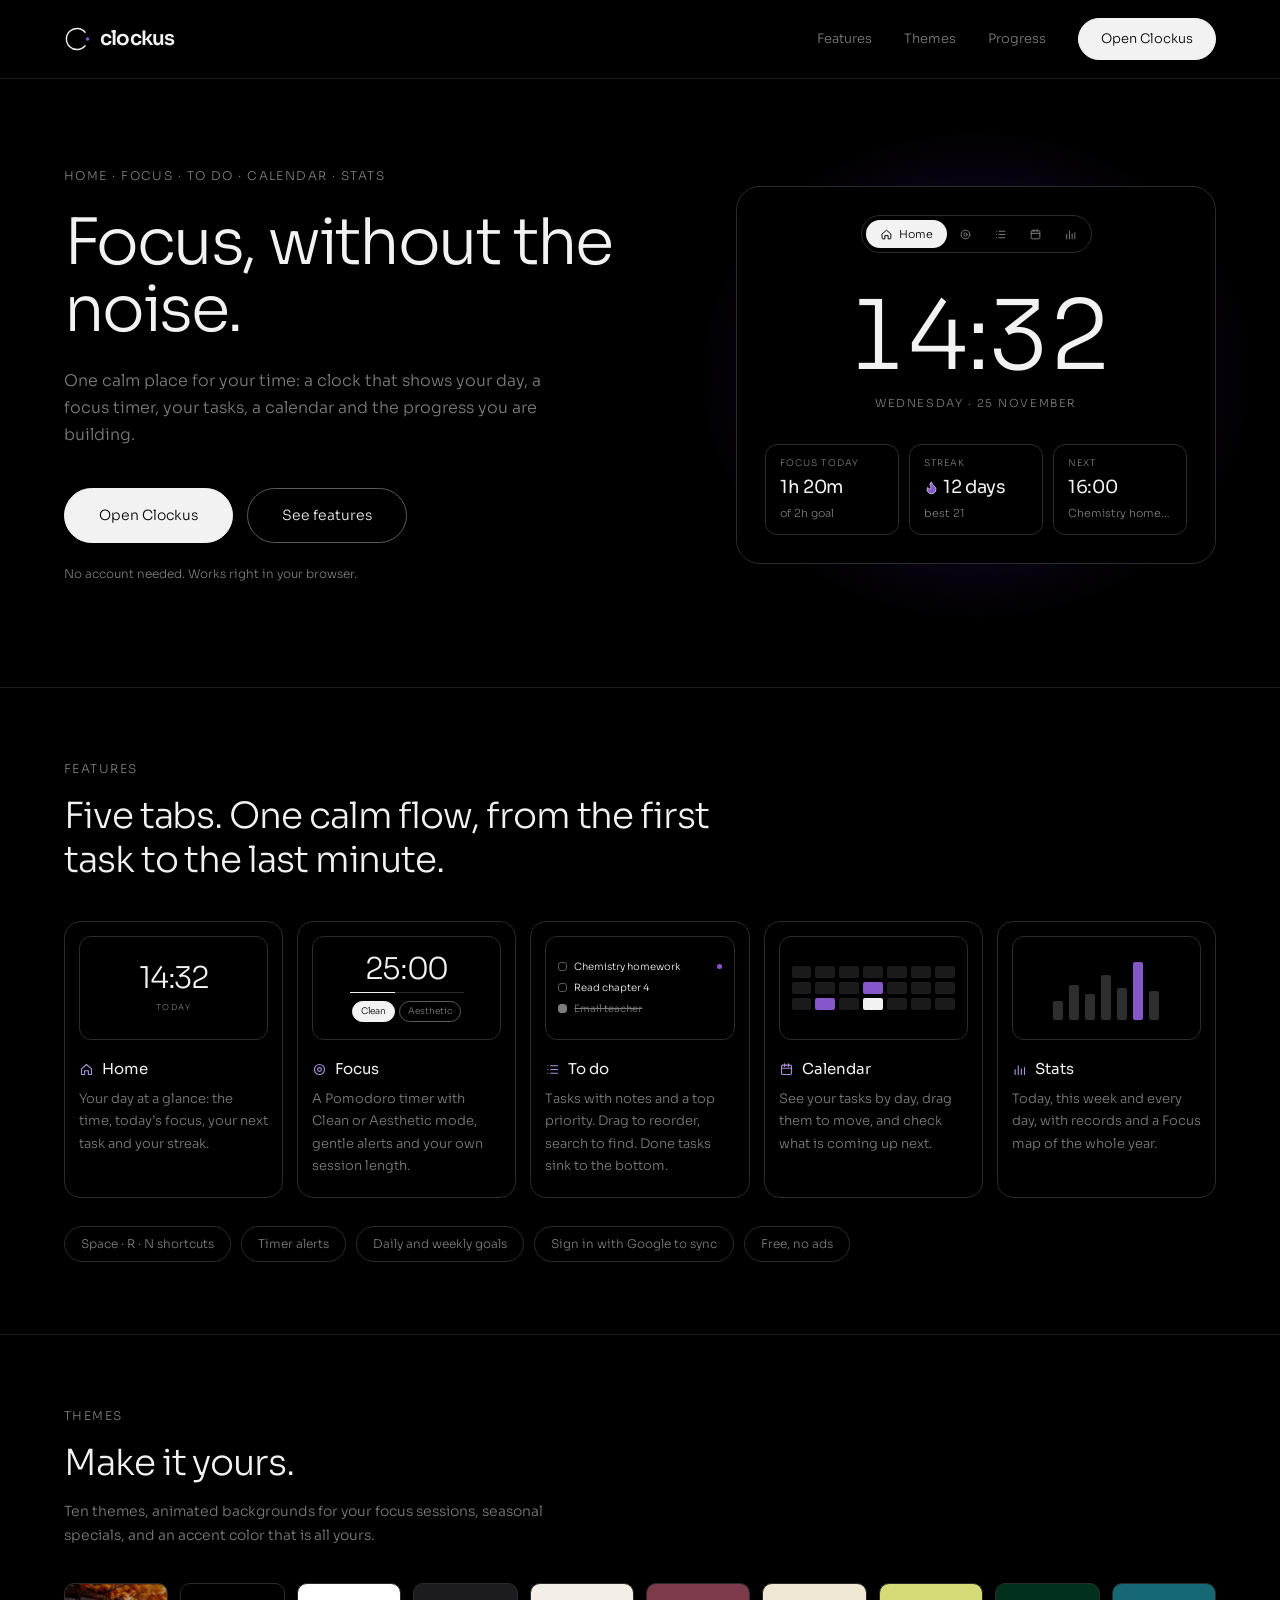
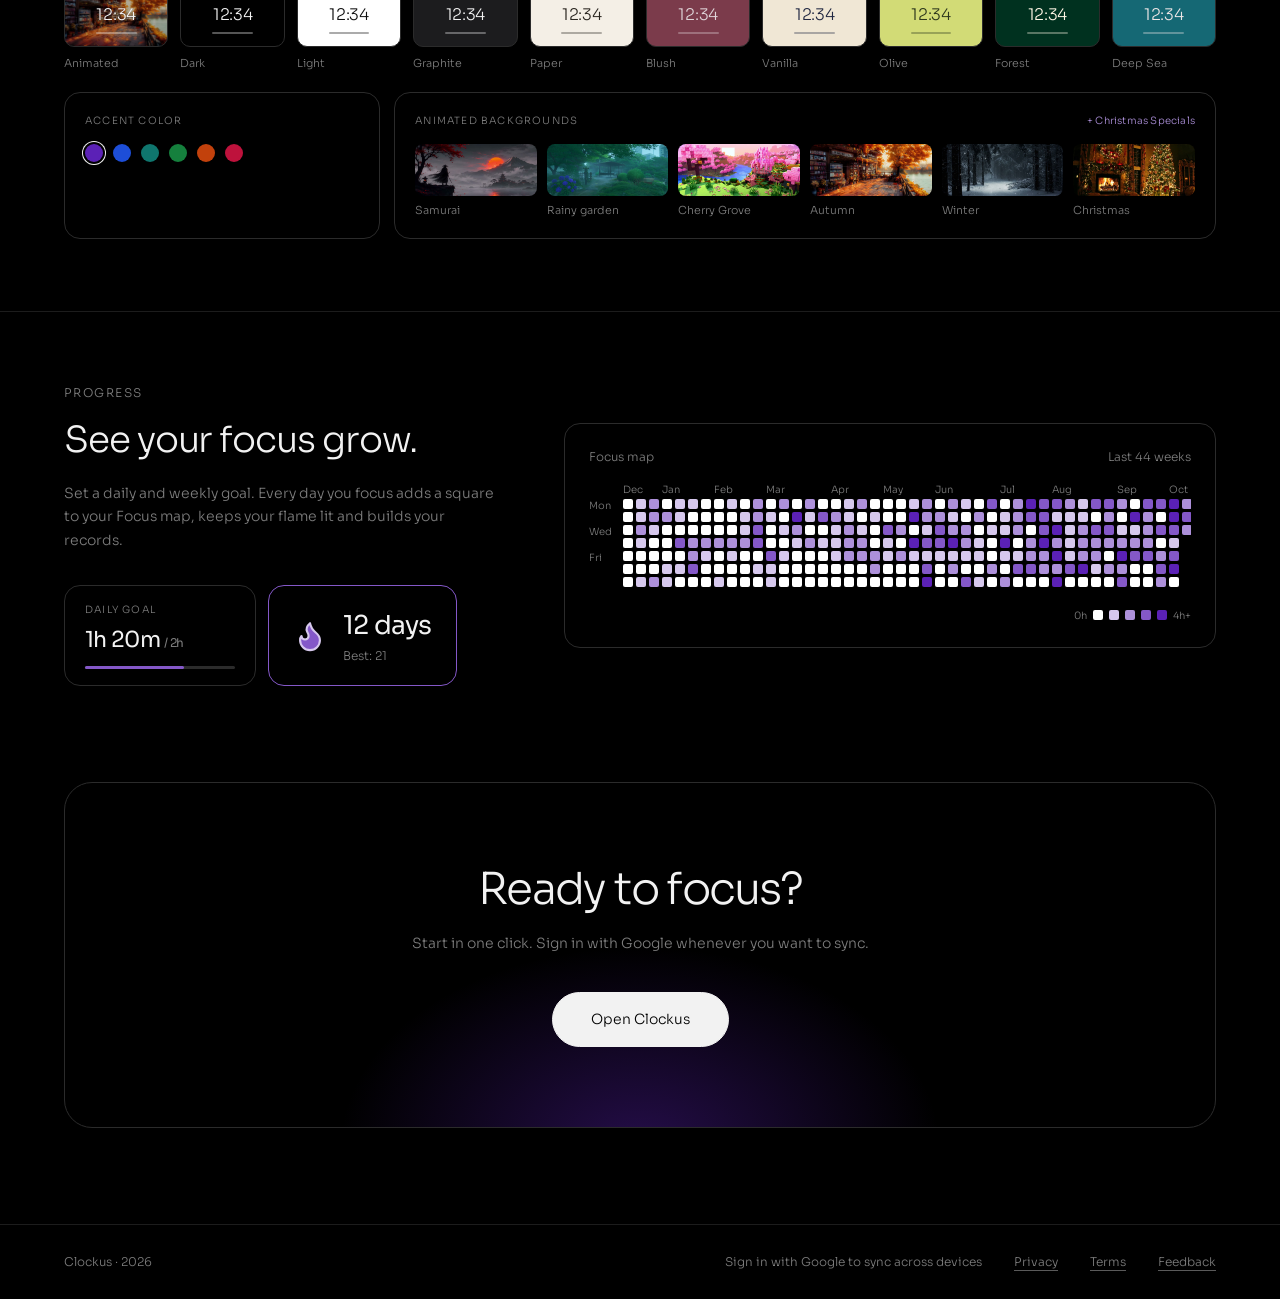
==== commit 6995c611: "safety update" ====
--- a/index.html
+++ b/index.html
@@ -31,7 +31,8 @@
     <link rel="preconnect" href="https://fonts.googleapis.com">
     <link rel="preconnect" href="https://fonts.gstatic.com" crossorigin>
     <link href="https://fonts.googleapis.com/css2?family=Sora:wght@100..800&display=swap" rel="stylesheet">
-    <link rel="stylesheet" href="css/landing.css?v=7">
+    <link rel="stylesheet" href="css/landing.css?v=8">
+    <link rel="stylesheet" href="css/feedback.css?v=1">
 </head>
 <body>
     <header class="topbar">
@@ -52,6 +53,7 @@
     <main id="top">
         <section class="wrap hero">
             <div class="hero-text">
+                <p class="deleted-note" id="deleted-note" role="status" hidden>Your account was deleted.</p>
                 <p class="eyebrow">HOME · FOCUS · TO DO · CALENDAR · STATS</p>
                 <h1>Focus, without the noise.</h1>
                 <p class="lead">One calm place for your time: a clock that shows your day, a focus timer, your tasks, a calendar and the progress you are building.</p>
@@ -143,21 +145,21 @@
                 <h2 class="themes-title">Make it yours.</h2>
                 <p class="lead small">Ten themes, animated backgrounds for your focus sessions, seasonal specials, and an accent color that is all yours.</p>
                 <ul class="theme-row">
-                    <li><div class="theme-tile th-animated"><span>12:34</span></div>Animated</li>
-                    <li><div class="theme-tile" style="--bg:#000;--fg:#f2f2f2"><span>12:34</span></div>Dark</li>
-                    <li><div class="theme-tile" style="--bg:#fff;--fg:#111"><span>12:34</span></div>Light</li>
-                    <li><div class="theme-tile" style="--bg:#1c1c1e;--fg:#f2f2f2"><span>12:34</span></div>Graphite</li>
-                    <li><div class="theme-tile" style="--bg:#f4efe6;--fg:#2a2620"><span>12:34</span></div>Paper</li>
-                    <li><div class="theme-tile" style="--bg:#7b3b4b;--fg:#dfd4d8"><span>12:34</span></div>Blush</li>
-                    <li><div class="theme-tile" style="--bg:#f0e7d5;--fg:#212842"><span>12:34</span></div>Vanilla</li>
-                    <li><div class="theme-tile" style="--bg:#d2db76;--fg:#2d371d"><span>12:34</span></div>Olive</li>
-                    <li><div class="theme-tile" style="--bg:#00311f;--fg:#fff7e6"><span>12:34</span></div>Forest</li>
-                    <li><div class="theme-tile" style="--bg:#156874;--fg:#ede6e6"><span>12:34</span></div>Deep Sea</li>
+                    <li><div aria-hidden="true" class="theme-tile th-animated"><span>12:34</span></div>Animated</li>
+                    <li><div aria-hidden="true" class="theme-tile" style="--bg:#000;--fg:#f2f2f2"><span>12:34</span></div>Dark</li>
+                    <li><div aria-hidden="true" class="theme-tile" style="--bg:#fff;--fg:#111"><span>12:34</span></div>Light</li>
+                    <li><div aria-hidden="true" class="theme-tile" style="--bg:#1c1c1e;--fg:#f2f2f2"><span>12:34</span></div>Graphite</li>
+                    <li><div aria-hidden="true" class="theme-tile" style="--bg:#f4efe6;--fg:#2a2620"><span>12:34</span></div>Paper</li>
+                    <li><div aria-hidden="true" class="theme-tile" style="--bg:#7b3b4b;--fg:#dfd4d8"><span>12:34</span></div>Blush</li>
+                    <li><div aria-hidden="true" class="theme-tile" style="--bg:#f0e7d5;--fg:#212842"><span>12:34</span></div>Vanilla</li>
+                    <li><div aria-hidden="true" class="theme-tile" style="--bg:#d2db76;--fg:#2d371d"><span>12:34</span></div>Olive</li>
+                    <li><div aria-hidden="true" class="theme-tile" style="--bg:#00311f;--fg:#fff7e6"><span>12:34</span></div>Forest</li>
+                    <li><div aria-hidden="true" class="theme-tile" style="--bg:#156874;--fg:#ede6e6"><span>12:34</span></div>Deep Sea</li>
                 </ul>
                 <div class="theme-extras">
                     <div class="extra-card">
                         <p class="extra-title">ACCENT COLOR</p>
-                        <div class="accent-dots" aria-label="Violet, blue, teal, green, orange, rose, or any color you pick">
+                        <div class="accent-dots" role="img" aria-label="Violet, blue, teal, green, orange, rose, or any color you pick">
                             <i class="on" style="--c:#5b21b6"></i><i style="--c:#1d4ed8"></i><i style="--c:#0f766e"></i><i style="--c:#15803d"></i><i style="--c:#c2410c"></i><i style="--c:#be123c"></i>
                         </div>
                     </div>
@@ -226,8 +228,17 @@
                 <span>Sign in with Google to sync across devices</span>
                 <a href="privacy">Privacy</a>
                 <a href="terms">Terms</a>
+                <a href="#feedback" data-feedback aria-haspopup="dialog">Feedback</a>
             </span>
         </div>
     </footer>
+    <script>
+        // After "Delete account" in the app: a short line, then a clean address
+        if (/[?&]deleted=1/.test(location.search)) {
+            document.getElementById('deleted-note').hidden = false;
+            history.replaceState(null, '', location.pathname + location.hash);
+        }
+    </script>
+    <script src="js/feedback.js?v=1"></script>
 </body>
 </html>
--- a/css/landing.css
+++ b/css/landing.css
@@ -97,6 +97,8 @@
 .lead.small { margin-bottom: 32px; font-size: 0.875rem; }
 .actions { display: flex; flex-wrap: wrap; gap: 14px; margin-top: 40px; }
 .note { margin-top: 22px; font-size: 0.75rem; color: var(--muted); }
+.deleted-note { display: inline-block; margin-bottom: 20px; padding: 8px 16px; border: 1px solid var(--line); border-radius: 999px; font-size: 0.75rem; color: var(--text); }
+.deleted-note[hidden] { display: none; }
 
 .hero-visual { position: relative; flex: none; width: 480px; max-width: 100%; }
 
--- a/css/feedback.css
+++ b/css/feedback.css
@@ -0,0 +1,105 @@
+/* Clockus: the "Send feedback" box (js/feedback.js). Used by the landing page, the 404 page and the app,
+   so it takes its colours from the page (--text, --muted, --line, --p3) and has its own buttons. */
+body.fb-lock { overflow: hidden; }
+
+.fb-modal {
+    position: fixed;
+    inset: 0;
+    z-index: 80;
+    display: grid;
+    place-items: center;
+    padding: 20px;
+    background: rgba(0, 0, 0, 0.6);
+}
+
+.fb-modal[hidden] { display: none; }
+
+.fb-card {
+    width: min(100%, 440px);
+    max-height: calc(100dvh - 40px);
+    overflow-y: auto;
+    padding: 24px;
+    border: 1px solid var(--line-strong, #5a5a5a);
+    border-radius: 20px;
+    background: var(--panel, #0a0a0a);
+    color: var(--text, #f2f2f2);
+    text-align: left;
+}
+
+.fb-title { margin: 0 0 14px; font-size: 1.15rem; font-weight: 400; letter-spacing: -0.02em; }
+.fb-types { display: flex; gap: 6px; margin-bottom: 14px; }
+
+.fb-types button {
+    padding: 6px 14px;
+    border: 1px solid var(--line-strong, #5a5a5a);
+    border-radius: 999px;
+    background: transparent;
+    color: var(--muted, #7d7d7d);
+    font: inherit;
+    font-size: 0.78rem;
+    cursor: pointer;
+}
+
+.fb-types button.on { border-color: var(--text, #f2f2f2); background: var(--text, #f2f2f2); color: var(--bg, #000); }
+
+.fb-field {
+    display: block;
+    width: 100%;
+    padding: 12px 14px;
+    border: 1px solid var(--line, #2b2b2b);
+    border-radius: 12px;
+    background: transparent;
+    color: var(--text, #f2f2f2);
+    font: inherit;
+    font-size: 0.88rem;
+    line-height: 1.5;
+}
+
+textarea.fb-field { min-height: 110px; resize: vertical; }
+.fb-field:focus { outline: none; border-color: var(--line-strong, #5a5a5a); }
+.fb-field::placeholder { color: var(--muted, #7d7d7d); }
+.fb-count { margin: 6px 0 12px; font-size: 0.68rem; color: var(--muted, #7d7d7d); text-align: right; }
+.fb-hint { margin: 6px 0 0; font-size: 0.72rem; color: var(--muted, #7d7d7d); }
+.fb-error { margin: 12px 0 0; font-size: 0.8rem; color: #e5484d; }
+.fb-error a { color: inherit; text-decoration: underline; text-underline-offset: 3px; }
+.fb-actions { display: flex; justify-content: flex-end; gap: 10px; margin-top: 18px; }
+
+.fb-btn {
+    padding: 9px 20px;
+    border: 1px solid var(--line-strong, #5a5a5a);
+    border-radius: 999px;
+    background: transparent;
+    color: var(--text, #f2f2f2);
+    font: inherit;
+    font-size: 0.82rem;
+    cursor: pointer;
+    transition: opacity 0.2s, background-color 0.2s;
+}
+
+.fb-btn:hover:not(:disabled) { background: rgba(255, 255, 255, 0.08); }
+.fb-btn.primary { border-color: var(--text, #f2f2f2); background: var(--text, #f2f2f2); color: var(--bg, #000); }
+.fb-btn.primary:hover:not(:disabled) { background: var(--text, #f2f2f2); opacity: 0.88; }
+.fb-btn:disabled { opacity: 0.35; cursor: default; }
+
+.fb-done { padding: 28px 8px 12px; text-align: center; }
+.fb-done[hidden], .fb-form[hidden] { display: none; }
+
+.fb-check {
+    display: inline-grid;
+    place-content: center;
+    width: 40px;
+    height: 40px;
+    margin-bottom: 14px;
+    border-radius: 50%;
+    background: var(--p3, #8458c8);
+    color: #fff;
+    font-size: 1.1rem;
+}
+
+.fb-done .fb-title { margin-bottom: 6px; }
+.fb-done-text { margin: 0 0 22px; font-size: 0.82rem; line-height: 1.6; color: var(--muted, #7d7d7d); }
+
+/* Labels kept for screen readers only */
+.fb-sr { position: absolute; width: 1px; height: 1px; overflow: hidden; clip: rect(0 0 0 0); white-space: nowrap; }
+
+@media (prefers-reduced-motion: reduce) { .fb-btn { transition: none; } }
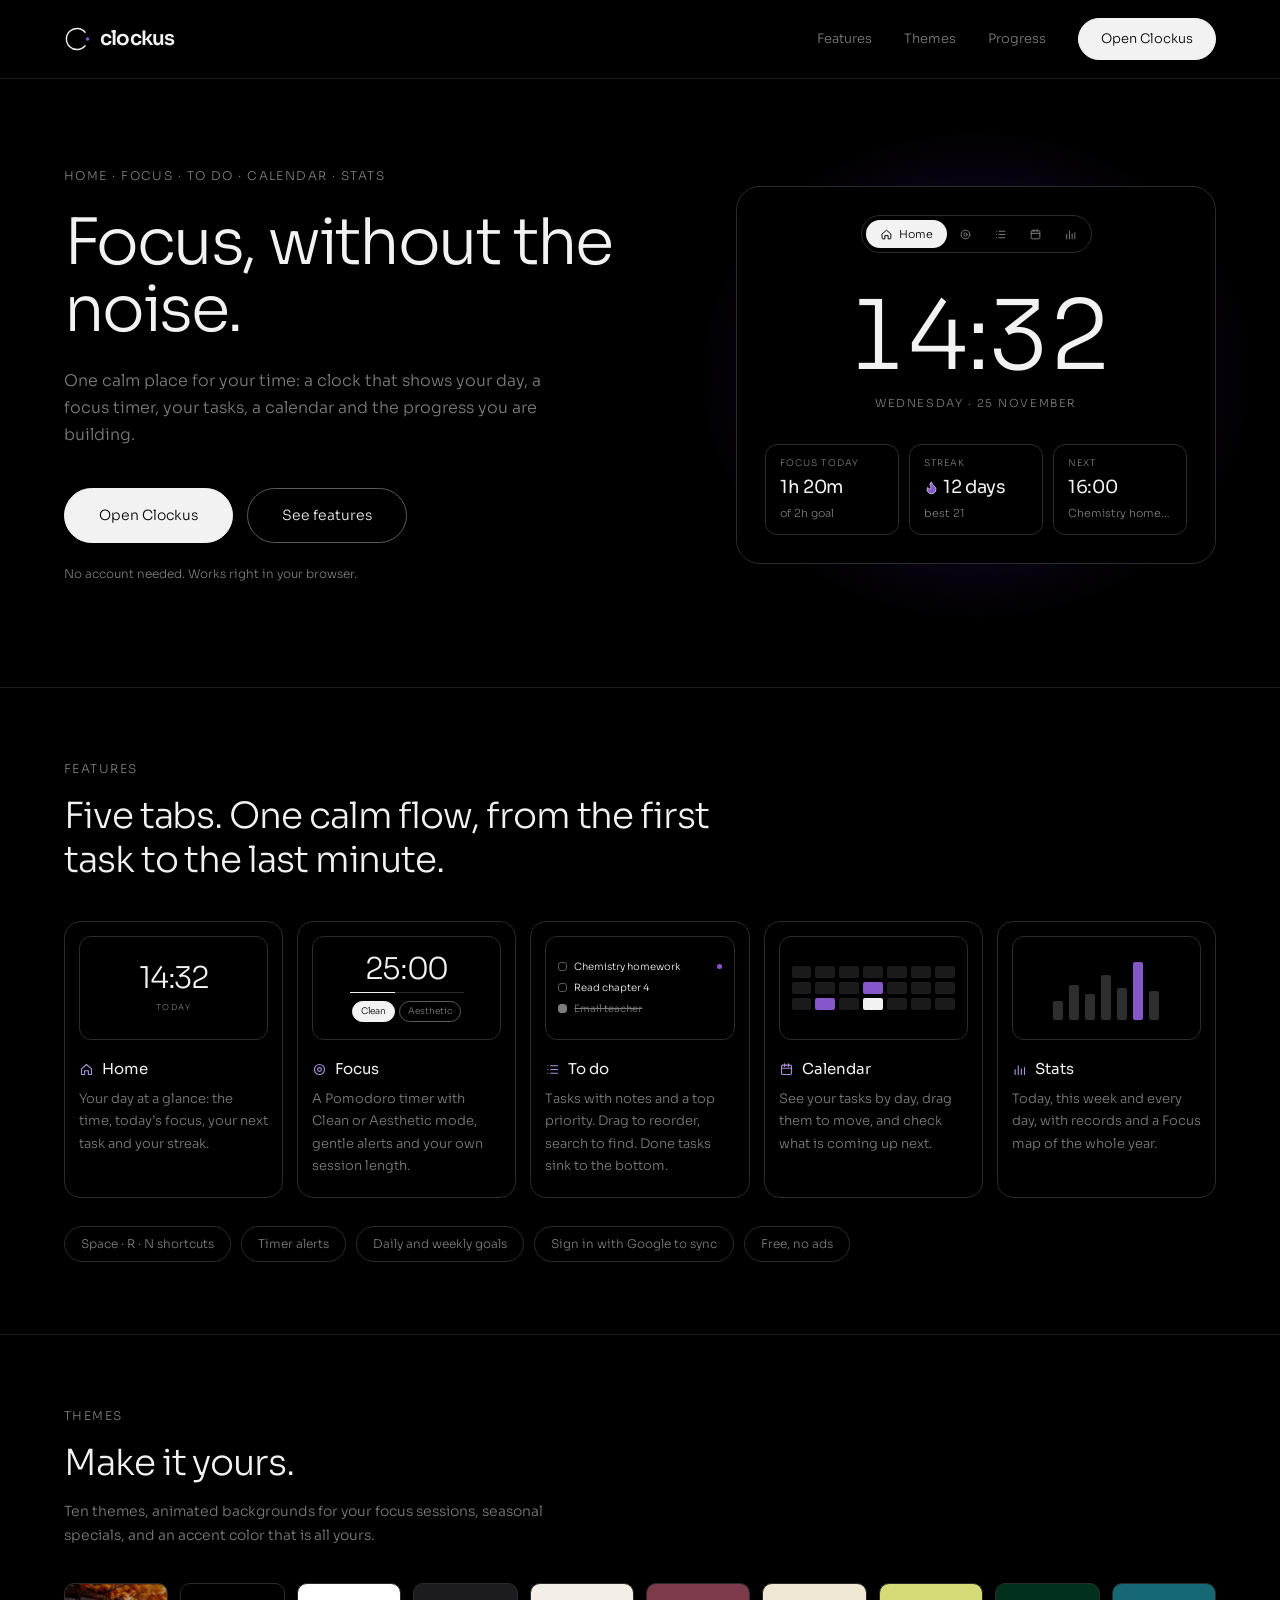
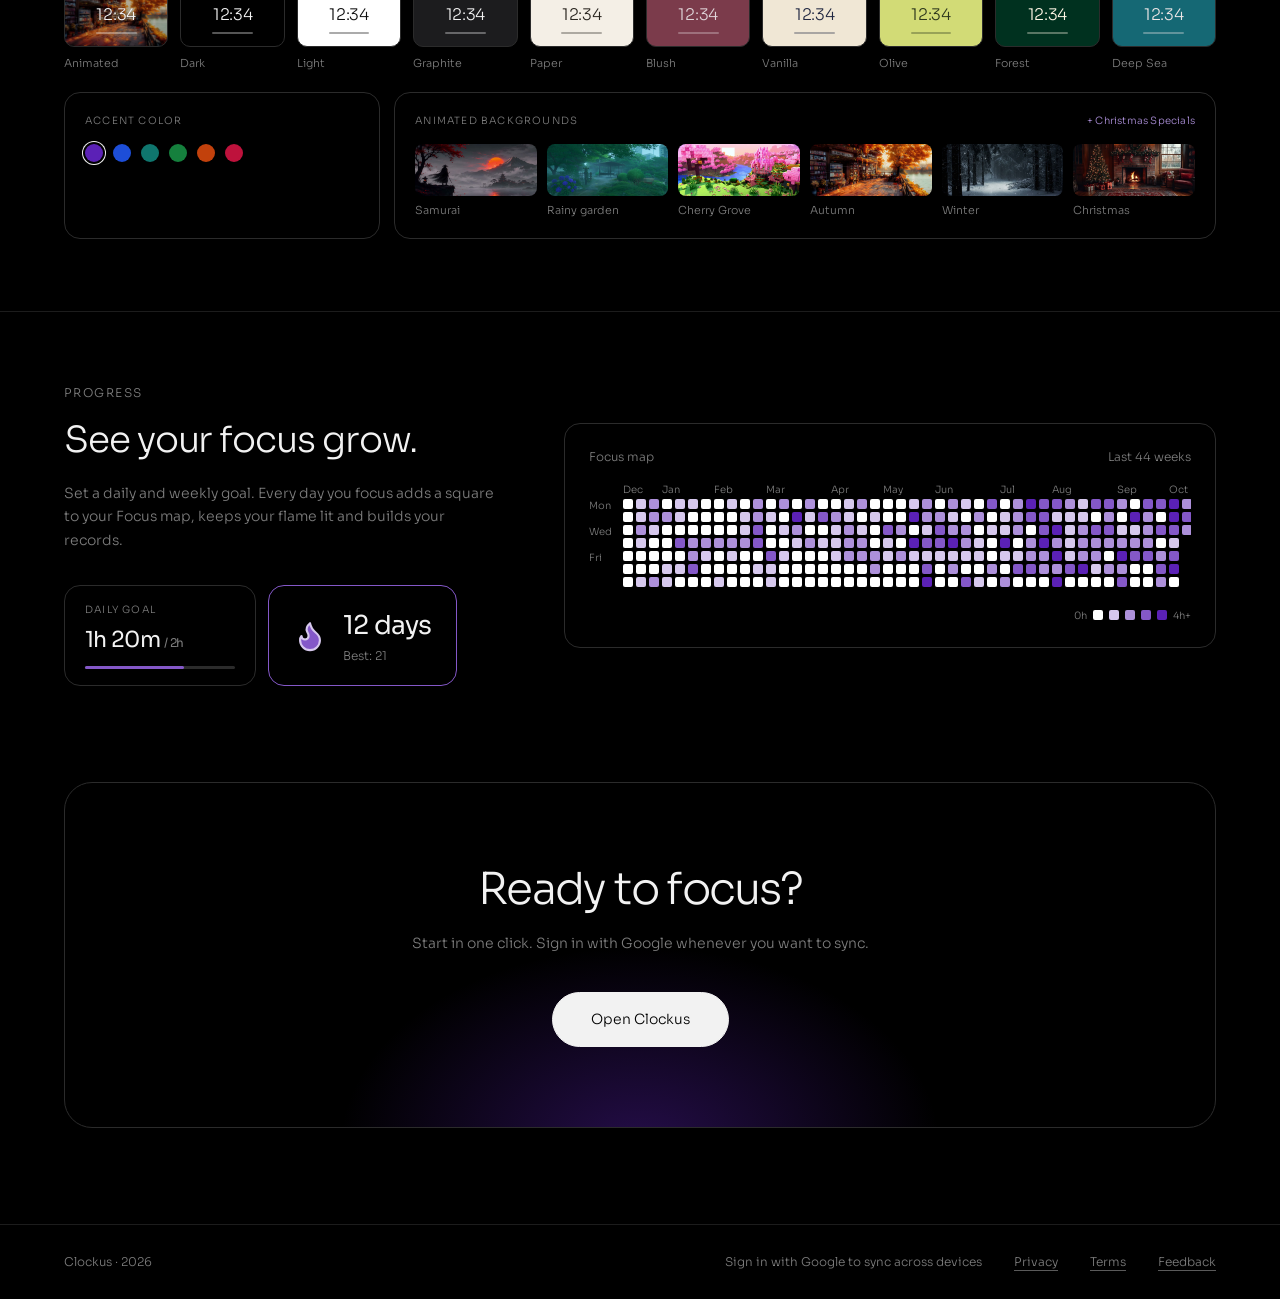
==== commit 92c8da89: "notif and install update" ====
--- a/index.html
+++ b/index.html
@@ -9,7 +9,7 @@
     <link rel="icon" href="favicon.svg" type="image/svg+xml">
     <link rel="icon" href="favicon.ico" sizes="48x48">
     <link rel="apple-touch-icon" href="apple-touch-icon.png">
-    <link rel="manifest" href="manifest.webmanifest">
+    <link rel="manifest" href="/manifest.json">
     <meta property="og:type" content="website">
     <meta property="og:site_name" content="Clockus">
     <meta property="og:title" content="Clockus · Focus, without the noise">
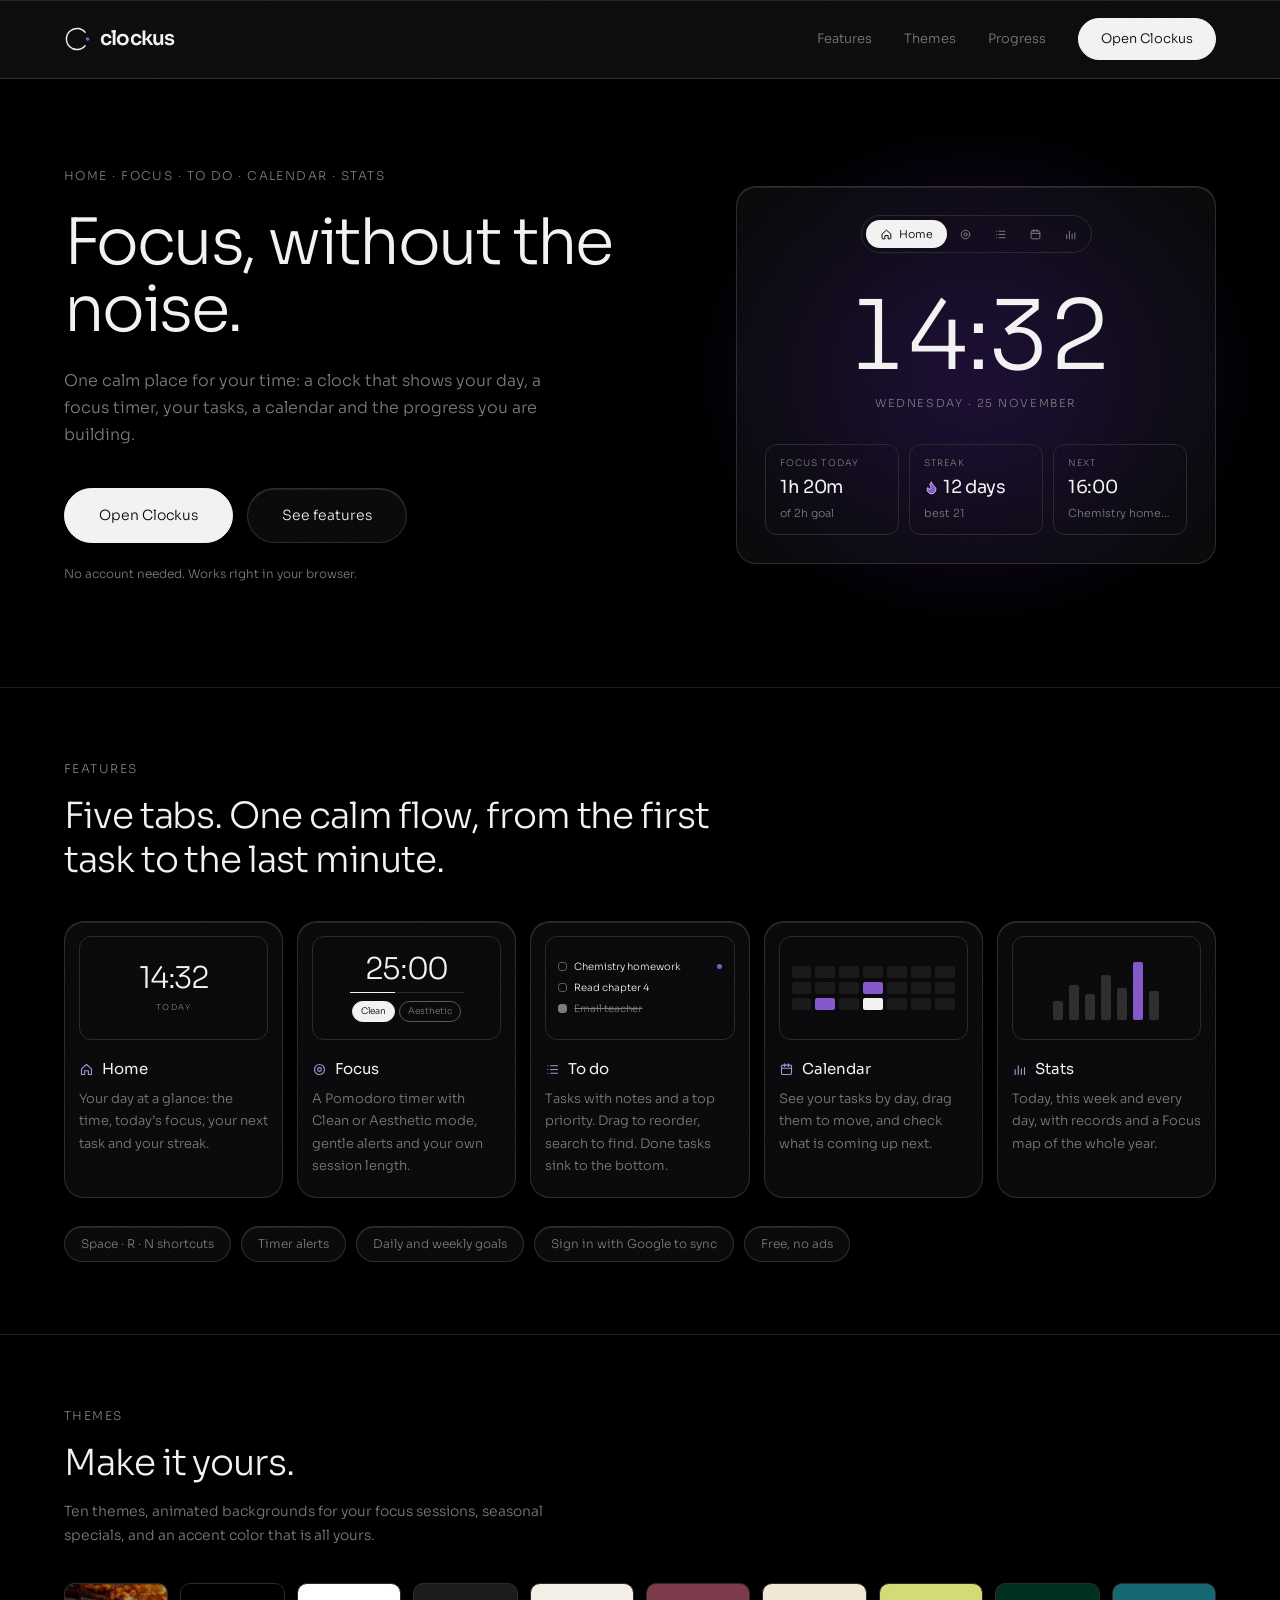
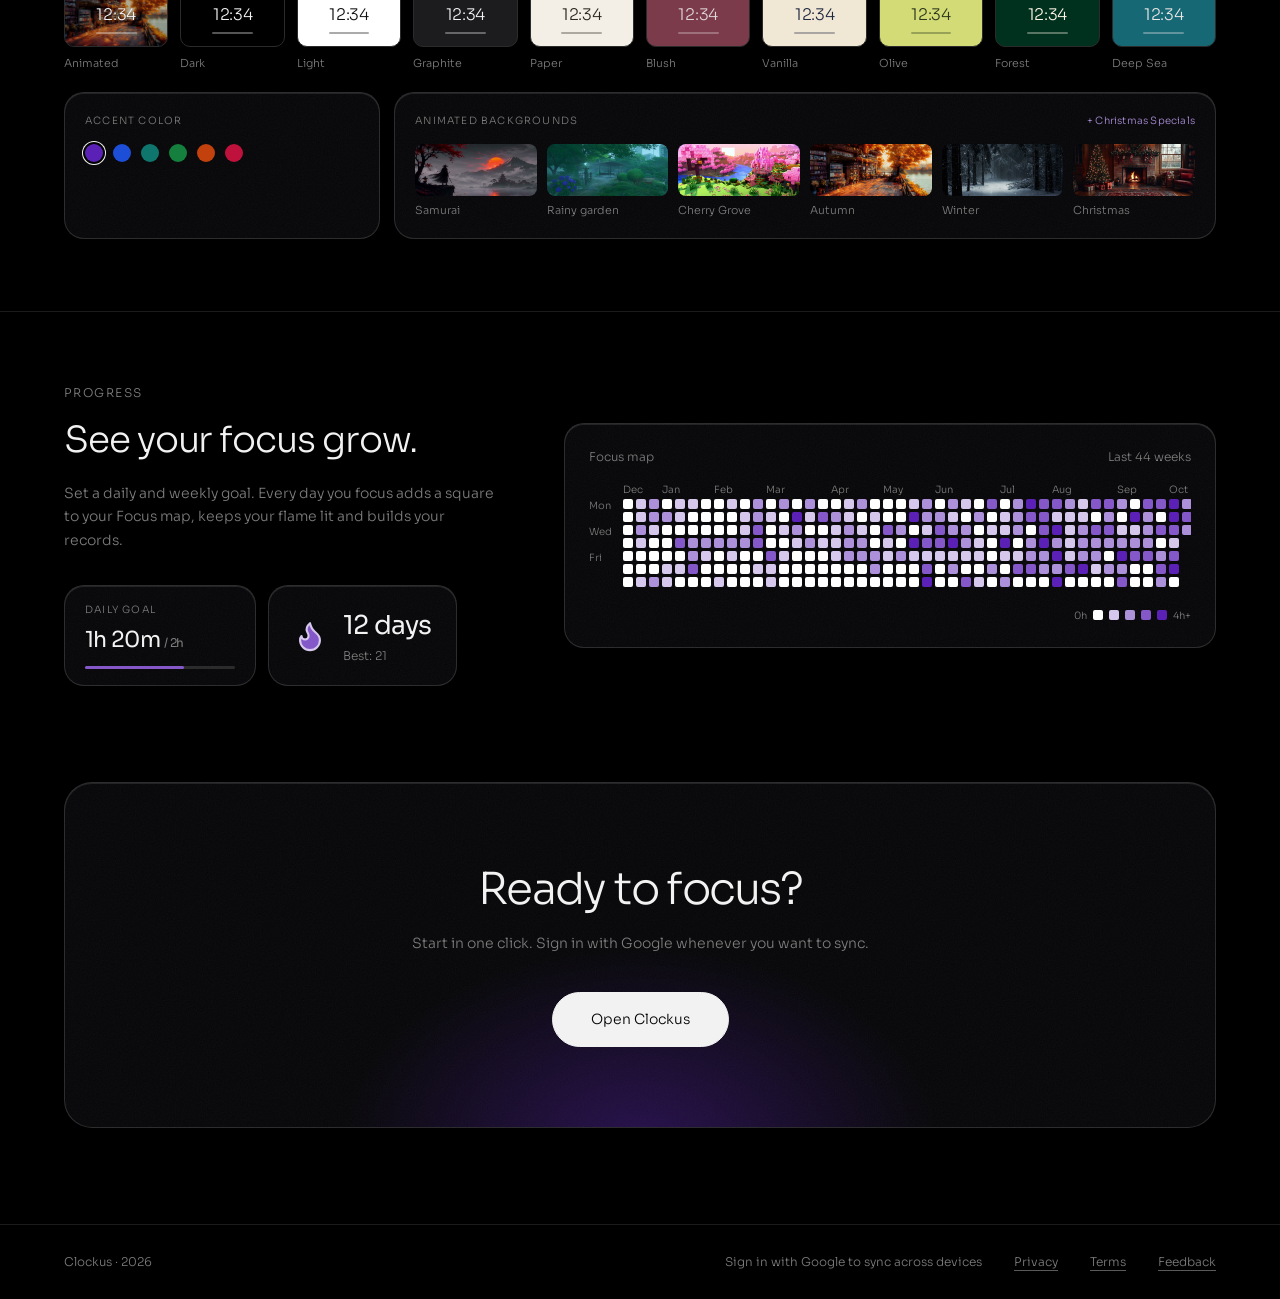
==== commit ee65e88c: "update" ====
--- a/index.html
+++ b/index.html
@@ -33,6 +33,7 @@
     <link href="https://fonts.googleapis.com/css2?family=Sora:wght@100..800&display=swap" rel="stylesheet">
     <link rel="stylesheet" href="css/landing.css?v=8">
     <link rel="stylesheet" href="css/feedback.css?v=1">
+    <link rel="stylesheet" href="css/glass.css?v=4">
 </head>
 <body>
     <header class="topbar">
--- a/css/glass.css
+++ b/css/glass.css
@@ -0,0 +1,283 @@
+/* Clockus — the "Frosted" glass: every button and panel of the site (landing, app, Settings, dialogs, tab bar, cards,
+   fields, menus, toasts, Aesthetic mode). Loaded last on every page, so this one file holds the whole look.
+
+   1. Tokens: change the glass here (blur, tint, border, top highlight, grain, corners).
+   2. Theme tints: dark themes a dark tint, Light and Paper a light one with dark text, colour themes their own colour.
+      Over a video the tint is stronger, measured so text (also the grey text) keeps at least 4.5:1 on every background.
+   3. Where it applies: panels and the main buttons get blur; small buttons inside rows, and anything inside a glass
+      panel, get only the tint (no blur on blur, and no blur repeated down a long list).
+   4. Fallbacks: no backdrop-filter, reduced transparency, small or weak devices.
+   States (hover, selected, primary...) keep the rules they already had: those are more specific and win. */
+
+/* ---------- 1. Tokens ---------- */
+:root {
+    --glass-blur: 24px;
+    --glass-saturate: 1.25;
+    --glass-tint: rgb(12 12 16 / 0.35);              /* the see-through fill */
+    --glass-tint-strong: rgb(12 12 16 / 0.72);       /* bars that content scrolls under */
+    --glass-tint-nested: rgb(255 255 255 / 0.06);    /* inside a glass panel: tint only, no blur */
+    --glass-solid: rgb(14 14 18 / 0.96);             /* no blur available, or less transparency asked */
+    --glass-border: rgb(255 255 255 / 0.14);         /* the thin bright edge */
+    --glass-highlight: rgb(255 255 255 / 0.10);      /* the fine line of light along the top (inset) */
+    --glass-hover: rgb(255 255 255 / 0.06);          /* added on hover: a little brighter, nothing moves */
+    --glass-press: rgb(0 0 0 / 0.10);                /* added while pressed */
+    --glass-radius: 20px;                            /* panels; buttons are pills */
+    --glass-drop: 0 0 #0000;                         /* floating panels keep their own shadow (below) */
+    --glass-over: transparent;
+    --glass-grain: url("data:image/svg+xml,%3Csvg xmlns='http://www.w3.org/2000/svg' width='140' height='140'%3E%3Cfilter id='g'%3E%3CfeTurbulence type='fractalNoise' baseFrequency='0.85' numOctaves='3' stitchTiles='stitch'/%3E%3CfeColorMatrix values='0 0 0 0 1 0 0 0 0 1 0 0 0 0 1 0 0 0 1 0'/%3E%3C/filter%3E%3Crect width='140' height='140' filter='url(%23g)' opacity='0.04'/%3E%3C/svg%3E");
+}
+
+/* ---------- 2. Theme tints ---------- */
+/* The landing pages: black with a violet glow; 45% keeps grey text at 4.5:1 over the brightest part of the glow */
+:root:not([data-theme]) {
+    --glass-tint: rgb(12 12 16 / 0.45);
+}
+
+:root[data-theme="graphite"] {
+    --glass-tint: rgb(44 44 48 / 0.35);
+    --glass-tint-strong: rgb(36 36 38 / 0.78);
+    --glass-solid: rgb(36 36 38 / 0.96);
+}
+
+/* Light and Paper: a light tint, dark text, a darker grain; the edge is a soft dark line with a white top highlight */
+:root:is([data-theme="light"], [data-theme="paper"]) {
+    --glass-tint: rgb(255 255 255 / 0.55);
+    --glass-tint-strong: rgb(255 255 255 / 0.8);
+    --glass-tint-nested: rgb(0 0 0 / 0.035);
+    --glass-solid: rgb(255 255 255 / 0.96);
+    --glass-border: rgb(0 0 0 / 0.09);
+    --glass-highlight: rgb(255 255 255 / 0.9);
+    --glass-hover: rgb(255 255 255 / 0.45);
+    --glass-press: rgb(0 0 0 / 0.05);
+    --glass-grain: url("data:image/svg+xml,%3Csvg xmlns='http://www.w3.org/2000/svg' width='140' height='140'%3E%3Cfilter id='g'%3E%3CfeTurbulence type='fractalNoise' baseFrequency='0.85' numOctaves='3' stitchTiles='stitch'/%3E%3CfeColorMatrix values='0 0 0 0 0 0 0 0 0 0 0 0 0 0 0 0 0 0 1 0'/%3E%3C/filter%3E%3Crect width='140' height='140' filter='url(%23g)' opacity='0.04'/%3E%3C/svg%3E");
+}
+:root[data-theme="paper"] {
+    --glass-tint: rgb(251 248 242 / 0.55);
+    --glass-tint-strong: rgb(251 248 242 / 0.82);
+    --glass-solid: rgb(248 244 236 / 0.96);
+}
+
+/* Colour themes: the tint is the theme's own colour (lifted a touch by its text colour) */
+:root:is([data-theme="blush"], [data-theme="vanilla"], [data-theme="olive"], [data-theme="forest"], [data-theme="deep-sea"])[data-bg] {
+    --glass-tint: color-mix(in srgb, color-mix(in srgb, var(--text) 6%, var(--bg)) 55%, transparent);
+    --glass-tint-strong: color-mix(in srgb, var(--bg) 82%, transparent);
+    --glass-tint-nested: color-mix(in srgb, var(--text) 6%, transparent);
+    --glass-solid: color-mix(in srgb, color-mix(in srgb, var(--text) 6%, var(--bg)) 96%, transparent);
+    --glass-border: color-mix(in srgb, var(--text) 22%, transparent);
+    --glass-highlight: rgb(255 255 255 / 0.16);
+    --glass-hover: color-mix(in srgb, var(--text) 7%, transparent);
+    --glass-press: color-mix(in srgb, var(--bg) 20%, transparent);
+}
+:root:is([data-theme="vanilla"], [data-theme="olive"])[data-bg] { --glass-highlight: rgb(255 255 255 / 0.45); }
+
+/* Animated: the video runs under a 50% dark layer; 42% keeps text and grey text at 4.5:1 on every background
+   (the brightest, Cherry Grove and Northern Landscape, need 33%; the rest is room for the saturate) */
+:root[data-theme="animated"] {
+    --glass-tint: rgb(10 10 14 / 0.42);
+    --glass-tint-strong: rgb(10 10 14 / 0.6);
+    --glass-solid: rgb(10 10 14 / 0.94);
+    --glass-border: rgb(255 255 255 / 0.2);
+}
+/* Home over the video: its grey text is fainter (62%), so the glass is darker (52% needed) */
+:root[data-theme="animated"] body.home-aes { --glass-tint: rgb(10 10 14 / 0.56); }
+/* Aesthetic mode: the video has only the Dim layer (Settings, 0 to 80%; aesthetic-mode.js sets --aes-dim).
+   The widget's label is 60% white, so video and glass together must darken by 81%:
+   Dim 0 -> 81% tint, Dim 40 (default) -> 72%, Dim 80 -> 47%. Never below 42%. */
+body.aesthetic {
+    --glass-tint: rgb(10 10 14 / max(0.42, calc(1 - 0.19 / (1 - var(--aes-dim, 0)))));
+    --glass-solid: rgb(10 10 14 / 0.94);
+    --glass-border: rgb(255 255 255 / 0.2);
+}
+
+/* ---------- 3. Where it applies ---------- */
+/* Panels and the main buttons: tint, blur, bright edge, top highlight, grain */
+:is(
+    /* app panels, menus, dialogs, toasts */
+    .set-card, .cal-card, .up-card, .stat-card, .stat-panel, .goal-card, .cal-overdue, .day-pick, .account-menu,
+    .ge-card, .pk, .mv-sheet, .toast, .tn-panel, .hc-menu, .home-cap, .home-chip, .fb-card,
+    /* Aesthetic mode */
+    .aes-widget, .aes-sound, .aes-sound-pop,
+    /* the tab bar and the main buttons */
+    .nav, .btn, .mode-pill, .avatar-btn, .icon-btn, .range-btn, .seg, .cal-arrow, .hc-ghost,
+    /* landing, Privacy, Terms, 404 */
+    .timer-card, .card, .map-card, .cta, .extra-card, .goal-chip, .streak-chip, .pv-short, .chips li
+) {
+    background: var(--glass-grain), linear-gradient(var(--glass-over), var(--glass-over)), var(--glass-tint);
+    -webkit-backdrop-filter: blur(var(--glass-blur)) saturate(var(--glass-saturate));
+    backdrop-filter: blur(var(--glass-blur)) saturate(var(--glass-saturate));
+    border-color: var(--glass-border);
+    box-shadow: inset 0 1px 0 var(--glass-highlight), var(--glass-drop);
+}
+
+/* Small buttons in rows and lists, and the text fields: the same glass without its own blur */
+:is(
+    .due-btn, .day-chip, .day-add, .pk-chip, .pk-arrow, .ge-day, .ge-step button, .note-badge, .gw-last, .up-done-btn,
+    .tn-filters button, .aes-btn, .fb-btn, .fb-types button, .am-action,
+    .tn-search, .todo-input input, .del-input, .fb-field, .edit-input, .hc-custom input
+) {
+    background: var(--glass-grain), linear-gradient(var(--glass-over), var(--glass-over)), var(--glass-tint);
+    border-color: var(--glass-border);
+    box-shadow: inset 0 1px 0 var(--glass-highlight);
+}
+
+/* No blur of their own, on any theme: small buttons in rows and lists, tiles and menu options. (An older Animated
+   theme rule in app.css gave them a light blur; that meant blur on blur in panels and dozens of blurs down a list.) */
+:is(
+    .due-btn, .prio-btn, .up-done-btn, .tn-filters button, .day-chip, .day-item, .day-pick-item, .day-add, .pk-chip,
+    .pk-arrow, .mv-opt, .ge-step button, .ge-day, .font-tile, .note-badge, .gw-last, .tn-search, .todo-input input
+) {
+    -webkit-backdrop-filter: none;
+    backdrop-filter: none;
+}
+
+/* Inside a glass panel: only a tint, never blur on blur */
+:where(
+    .set-card, .cal-card, .up-card, .stat-card, .stat-panel, .goal-card, .cal-overdue, .day-pick, .account-menu,
+    .ge-card, .pk, .mv-sheet, .toast, .tn-panel, .hc-menu, .home-cap, .home-chip, .fb-card, .aes-widget, .aes-sound-pop,
+    .nav, .timer-card, .card, .map-card, .cta, .extra-card
+) :is(
+    .stat-card, .stat-panel, .goal-card, .home-chip, .btn, .mode-pill, .range-btn, .seg, .cal-arrow, .hc-ghost, .chips li,
+    .due-btn, .day-chip, .day-add, .pk-chip, .pk-arrow, .ge-day, .ge-step button, .note-badge, .gw-last, .up-done-btn,
+    .tn-filters button, .aes-btn, .fb-btn, .fb-types button, .am-action,
+    .tn-search, .todo-input input, .del-input, .fb-field, .edit-input, .hc-custom input
+) {
+    -webkit-backdrop-filter: none;
+    backdrop-filter: none;
+    background: var(--glass-grain), linear-gradient(var(--glass-over), var(--glass-over)), var(--glass-tint-nested);
+}
+
+/* Hover a little brighter, pressed a little darker; the focus ring is the site's own (:focus-visible) */
+:is(.nav, .btn, .mode-pill, .avatar-btn, .icon-btn, .range-btn, .cal-arrow, .hc-ghost, .home-chip, .aes-sound,
+    .due-btn, .day-chip, .pk-chip, .pk-arrow, .ge-day, .ge-step button, .note-badge, .gw-last, .up-done-btn,
+    .tn-filters button, .aes-btn, .fb-btn, .fb-types button, .am-action, .chips li):hover { --glass-over: var(--glass-hover); }
+:is(.btn, .mode-pill, .avatar-btn, .icon-btn, .range-btn, .cal-arrow, .hc-ghost, .home-chip, .aes-sound,
+    .due-btn, .day-chip, .pk-chip, .pk-arrow, .ge-day, .ge-step button, .note-badge, .gw-last, .up-done-btn,
+    .tn-filters button, .aes-btn, .fb-btn, .fb-types button, .am-action):active { --glass-over: var(--glass-press); }
+
+/* Corners: about 20px for panels, pills for buttons (most already are) */
+:is(.set-card, .cal-card, .up-card, .stat-card, .stat-panel, .goal-card, .cal-overdue, .day-pick, .account-menu,
+    .ge-card, .pk, .mv-sheet, .toast, .hc-menu, .aes-sound-pop, .fb-card,
+    .timer-card, .card, .map-card, .extra-card, .goal-chip, .streak-chip, .pv-short) { border-radius: var(--glass-radius); }
+:is(.btn, .mode-pill, .range-btn, .seg, .hc-ghost, .aes-sound, .due-btn, .day-chip, .pk-chip, .note-badge, .gw-last,
+    .up-done-btn, .tn-filters button, .fb-btn, .fb-types button, .am-action, .chips li) { border-radius: 999px; }
+
+/* Floating panels keep the shadow they had, under the highlight */
+:is(.account-menu, .toast, .hc-menu) { --glass-drop: 0 12px 32px rgb(0 0 0 / 0.35); }
+:is(.pk, .mv-sheet, .tn-panel) { --glass-drop: 0 20px 50px rgb(0 0 0 / 0.45); }
+.aes-widget { --glass-drop: 0 12px 40px rgb(0 0 0 / 0.35); }
+
+/* Kept as they were: the streak card's accent edge; the flag button stays borderless on a phone */
+.streak-card:not(.out) { border-color: var(--p3); }
+
+/* The tab bar fixed at the bottom of a phone, and the landing pages' top bar: content scrolls under them */
+@media (max-width: 600px) {
+    .nav { --glass-tint: var(--glass-tint-strong); }
+}
+:root[data-theme="animated"] body.home-aes .nav { background: var(--glass-grain), linear-gradient(var(--glass-over), var(--glass-over)), var(--glass-tint); }
+:root:not([data-theme]) .topbar {
+    background: var(--glass-grain), var(--glass-tint-strong);
+    -webkit-backdrop-filter: blur(var(--glass-blur)) saturate(var(--glass-saturate));
+    backdrop-filter: blur(var(--glass-blur)) saturate(var(--glass-saturate));
+    border-bottom-color: var(--glass-border);
+    box-shadow: inset 0 1px 0 var(--glass-highlight);
+}
+
+/* Animations off (Settings): the glass changes state at once */
+:root[data-animations="off"] :is(.set-card, .cal-card, .up-card, .stat-card, .stat-panel, .goal-card, .cal-overdue,
+    .day-pick, .account-menu, .ge-card, .pk, .mv-sheet, .toast, .tn-panel, .hc-menu, .home-cap, .home-chip, .fb-card,
+    .aes-widget, .aes-sound, .aes-sound-pop, .nav, .btn, .mode-pill, .avatar-btn, .icon-btn, .range-btn, .seg,
+    .cal-arrow, .hc-ghost, .due-btn, .day-chip, .day-add, .pk-chip, .pk-arrow, .ge-day, .ge-step button, .note-badge,
+    .gw-last, .up-done-btn, .tn-filters button, .aes-btn, .fb-btn, .fb-types button, .am-action) { transition: none; }
+
+/* ---------- 4. Fallbacks and lighter glass ---------- */
+/* Small screens and weak devices (data-lowpower, set in app.html): less blur */
+@media (max-width: 600px) {
+    :root { --glass-blur: 14px; }
+}
+:root[data-lowpower] { --glass-blur: 14px; }
+
+/* No backdrop-filter, or the person asks for less transparency: a solid fill of the same tint (each theme sets its
+   own --glass-solid), no blur. Set on the elements themselves, so it wins over every theme's tint. */
+@supports not ((backdrop-filter: blur(1px)) or (-webkit-backdrop-filter: blur(1px))) {
+    :is(.set-card, .cal-card, .up-card, .stat-card, .stat-panel, .goal-card, .cal-overdue, .day-pick, .account-menu,
+        .ge-card, .pk, .mv-sheet, .toast, .tn-panel, .hc-menu, .home-cap, .home-chip, .fb-card, .aes-widget, .aes-sound,
+        .aes-sound-pop, .nav, .btn, .mode-pill, .avatar-btn, .icon-btn, .range-btn, .seg, .cal-arrow, .hc-ghost,
+        .timer-card, .card, .map-card, .cta, .extra-card, .goal-chip, .streak-chip, .pv-short, .chips li) {
+        background: var(--glass-grain), linear-gradient(var(--glass-over), var(--glass-over)), var(--glass-solid);
+    }
+}
+@media (prefers-reduced-transparency: reduce) {
+    :is(.set-card, .cal-card, .up-card, .stat-card, .stat-panel, .goal-card, .cal-overdue, .day-pick, .account-menu,
+        .ge-card, .pk, .mv-sheet, .toast, .tn-panel, .hc-menu, .home-cap, .home-chip, .fb-card, .aes-widget, .aes-sound,
+        .aes-sound-pop, .nav, .btn, .mode-pill, .avatar-btn, .icon-btn, .range-btn, .seg, .cal-arrow, .hc-ghost,
+        .timer-card, .card, .map-card, .cta, .extra-card, .goal-chip, .streak-chip, .pv-short, .chips li) {
+        background: var(--glass-grain), linear-gradient(var(--glass-over), var(--glass-over)), var(--glass-solid);
+        -webkit-backdrop-filter: none;
+        backdrop-filter: none;
+    }
+}
+@supports not ((backdrop-filter: blur(1px)) or (-webkit-backdrop-filter: blur(1px))) {
+    :root:not([data-theme]) .topbar { background: var(--glass-grain), var(--glass-solid); }
+}
+@media (prefers-reduced-transparency: reduce) {
+    :root:not([data-theme]) .topbar { background: var(--glass-grain), var(--glass-solid); -webkit-backdrop-filter: none; backdrop-filter: none; }
+}
+
+/* ---------- 5. Levels: Settings › Appearance › Glass (appearance.js sets data-glass) ----------
+   Strong is everything above. Soft and Off only change the tokens (values from the "Glass setting" board).
+   Over a video (Animated theme, Home over the video, Aesthetic mode) the tint never drops below what the text needs:
+   those rules set their own tint on the body, and Soft's 50% is above the 42% the Animated theme needs. */
+
+/* Soft: a light blur, a darker tint, a thin edge, no grain and no top highlight. Easy on the processor. */
+:root[data-glass="soft"] {
+    --glass-blur: 12px;
+    --glass-saturate: 1;
+    --glass-grain: none;
+    --glass-highlight: transparent;
+    --glass-tint: rgb(0 0 0 / 0.5);
+    --glass-border: rgb(255 255 255 / 0.14);
+}
+:root[data-glass="soft"][data-theme="graphite"] { --glass-tint: rgb(36 36 38 / 0.6); }
+:root[data-glass="soft"]:is([data-theme="light"], [data-theme="paper"]) {
+    --glass-tint: rgb(255 255 255 / 0.72);
+    --glass-border: rgb(0 0 0 / 0.09);
+}
+:root[data-glass="soft"][data-theme="paper"] { --glass-tint: rgb(251 248 242 / 0.72); }
+/* Colour themes keep their own tint (their grey text was measured on it); only the blur, grain and highlight change */
+:root[data-glass="soft"]:is([data-theme="blush"], [data-theme="vanilla"], [data-theme="olive"], [data-theme="forest"], [data-theme="deep-sea"])[data-bg] {
+    --glass-tint: color-mix(in srgb, color-mix(in srgb, var(--text) 6%, var(--bg)) 55%, transparent);
+    --glass-border: color-mix(in srgb, var(--text) 18%, transparent);
+    --glass-highlight: transparent;
+}
+
+/* Off: solid panels, no blur, no grain, no highlight. For people who find glass distracting, and very old phones. */
+:root[data-glass="off"] {
+    --glass-tint: #101010;
+    --glass-tint-strong: #101010;
+    --glass-solid: #101010;
+    --glass-tint-nested: rgb(255 255 255 / 0.04);
+    --glass-border: #2f2f2f;
+    --glass-highlight: transparent;
+    --glass-grain: none;
+}
+:root[data-glass="off"][data-theme="graphite"] { --glass-tint: #242426; --glass-tint-strong: #242426; --glass-solid: #242426; --glass-border: #3a3a3d; }
+:root[data-glass="off"][data-theme="light"] { --glass-tint: #fff; --glass-tint-strong: #fff; --glass-solid: #fff; --glass-border: #dcdcdc; --glass-tint-nested: rgb(0 0 0 / 0.035); }
+:root[data-glass="off"][data-theme="paper"] { --glass-tint: #f8f4ec; --glass-tint-strong: #f8f4ec; --glass-solid: #f8f4ec; --glass-border: #d8ccb8; --glass-tint-nested: rgb(0 0 0 / 0.035); }
+:root[data-glass="off"]:is([data-theme="blush"], [data-theme="vanilla"], [data-theme="olive"], [data-theme="forest"], [data-theme="deep-sea"])[data-bg] {
+    --glass-tint: var(--bg);
+    --glass-tint-strong: var(--bg);
+    --glass-solid: var(--bg);
+    --glass-border: color-mix(in srgb, var(--text) 22%, transparent);
+    --glass-highlight: transparent;
+    --glass-tint-nested: color-mix(in srgb, var(--text) 6%, transparent);
+}
+/* Over the video too: solid */
+:root[data-glass="off"] :is(body.aesthetic, body.home-aes) { --glass-tint: #101010; --glass-solid: #101010; --glass-border: #2f2f2f; }
+:root[data-glass="off"] :is(
+    .set-card, .cal-card, .up-card, .stat-card, .stat-panel, .goal-card, .cal-overdue, .day-pick, .account-menu,
+    .ge-card, .pk, .mv-sheet, .toast, .tn-panel, .hc-menu, .home-cap, .home-chip, .fb-card, .aes-widget, .aes-sound,
+    .aes-sound-pop, .nav, .btn, .mode-pill, .avatar-btn, .icon-btn, .range-btn, .seg, .cal-arrow, .hc-ghost
+) {
+    -webkit-backdrop-filter: none;
+    backdrop-filter: none;
+}
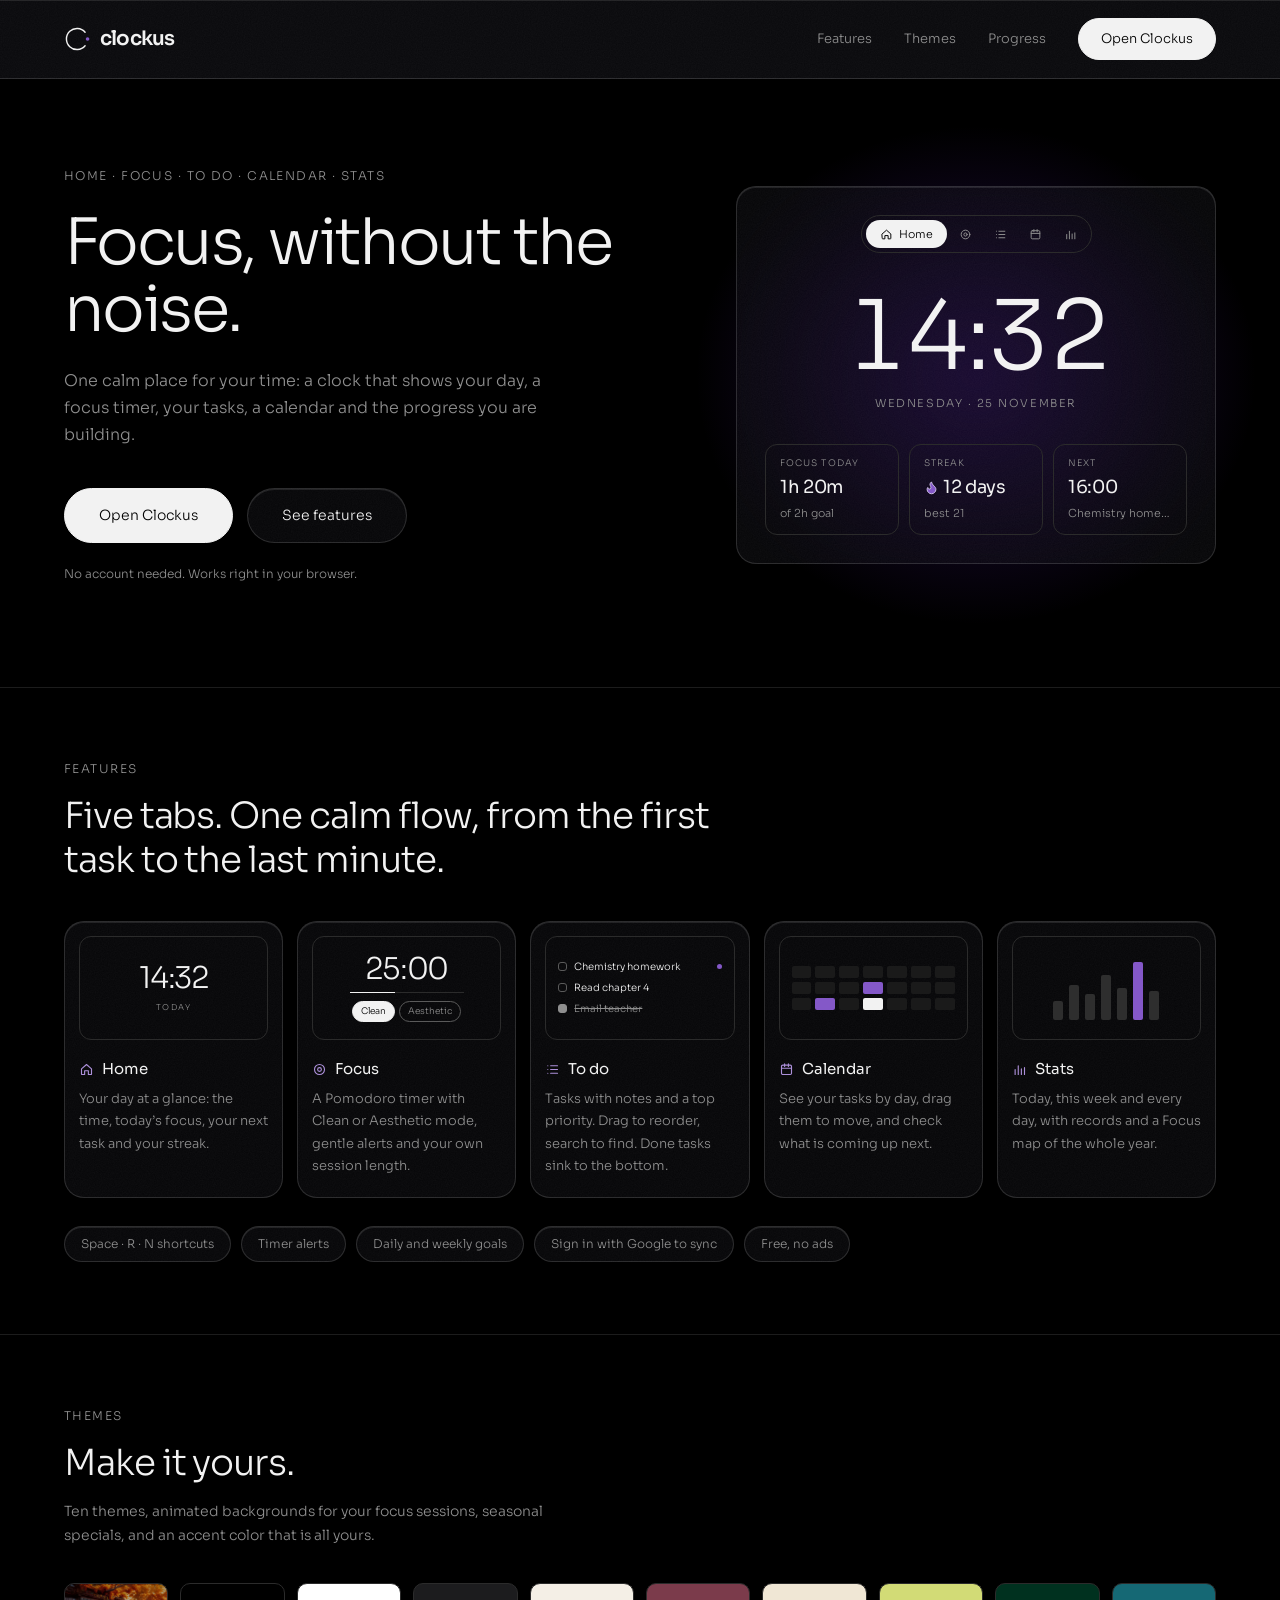
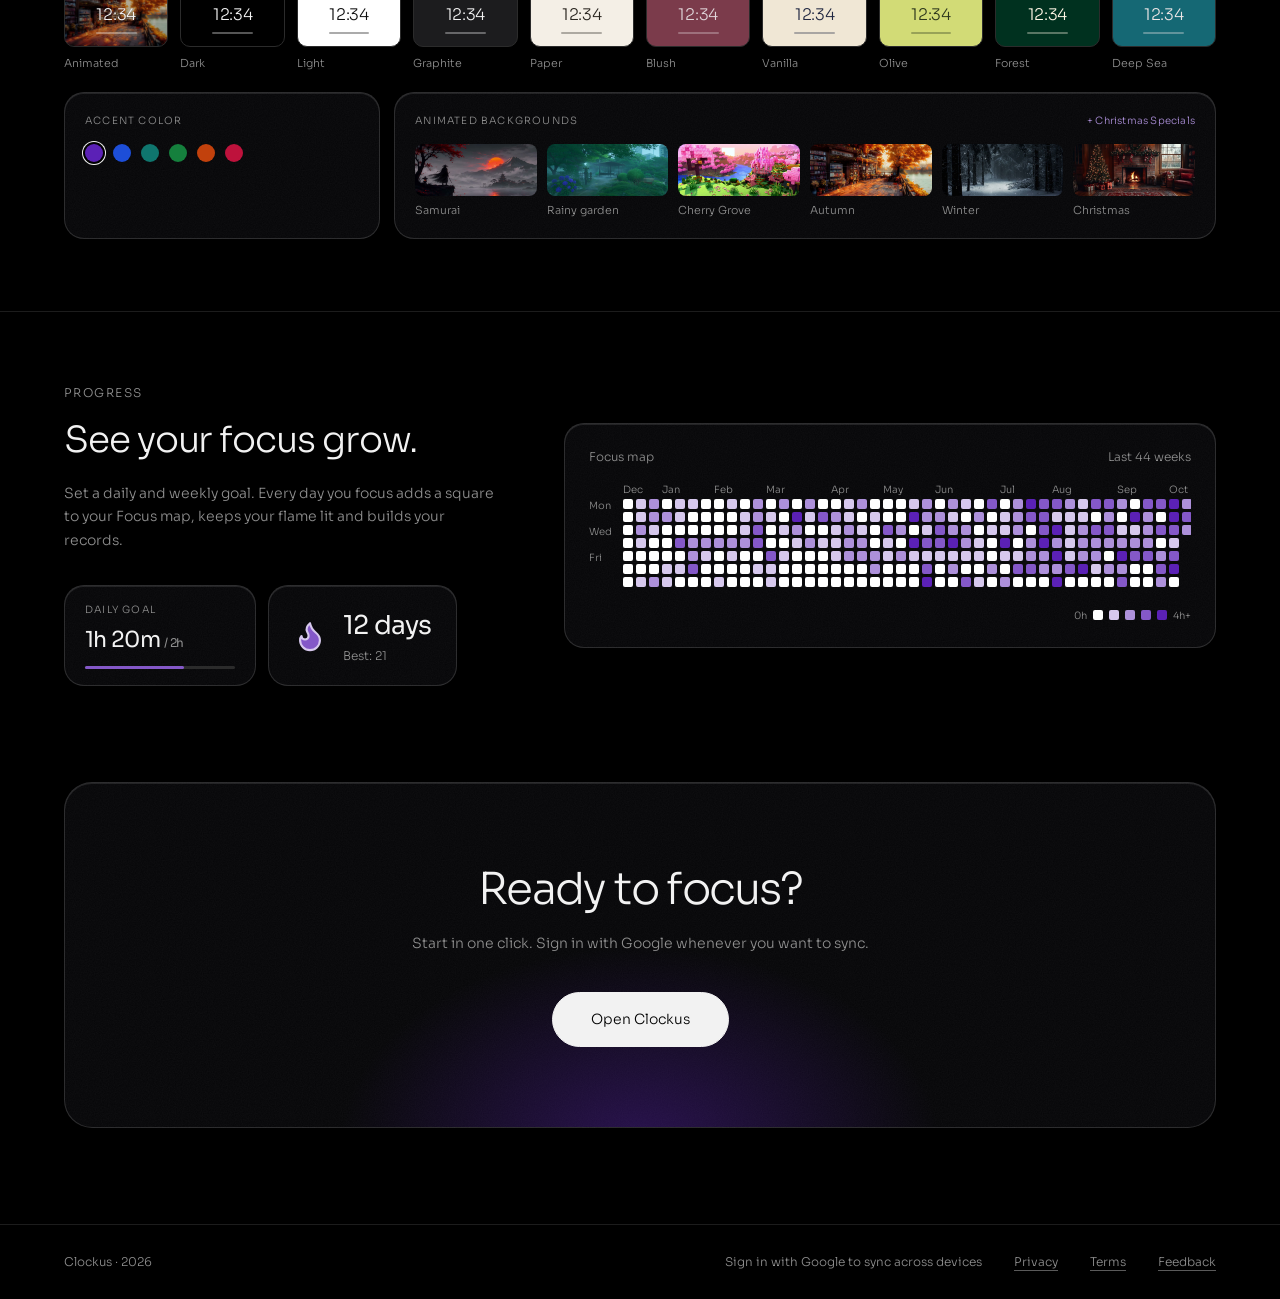
==== commit 517cd189: "fixes" ====
--- a/index.html
+++ b/index.html
@@ -31,9 +31,9 @@
     <link rel="preconnect" href="https://fonts.googleapis.com">
     <link rel="preconnect" href="https://fonts.gstatic.com" crossorigin>
     <link href="https://fonts.googleapis.com/css2?family=Sora:wght@100..800&display=swap" rel="stylesheet">
-    <link rel="stylesheet" href="css/landing.css?v=8">
-    <link rel="stylesheet" href="css/feedback.css?v=1">
-    <link rel="stylesheet" href="css/glass.css?v=4">
+    <link rel="stylesheet" href="css/landing.css?v=9">
+    <link rel="stylesheet" href="css/feedback.css?v=2">
+    <link rel="stylesheet" href="css/glass.css?v=6">
 </head>
 <body>
     <header class="topbar">
--- a/css/landing.css
+++ b/css/landing.css
@@ -2,7 +2,7 @@
 :root {
     --bg: #000;
     --text: #f2f2f2;
-    --muted: #7d7d7d;
+    --muted: #8f8f8f;
     --line: #2b2b2b;
     --line-soft: #1c1c1c;
     --line-strong: #5a5a5a;
--- a/css/feedback.css
+++ b/css/feedback.css
@@ -34,7 +34,7 @@
     border: 1px solid var(--line-strong, #5a5a5a);
     border-radius: 999px;
     background: transparent;
-    color: var(--muted, #7d7d7d);
+    color: var(--muted, #8f8f8f);
     font: inherit;
     font-size: 0.78rem;
     cursor: pointer;
@@ -57,10 +57,10 @@
 
 textarea.fb-field { min-height: 110px; resize: vertical; }
 .fb-field:focus { outline: none; border-color: var(--line-strong, #5a5a5a); }
-.fb-field::placeholder { color: var(--muted, #7d7d7d); }
-.fb-count { margin: 6px 0 12px; font-size: 0.68rem; color: var(--muted, #7d7d7d); text-align: right; }
-.fb-hint { margin: 6px 0 0; font-size: 0.72rem; color: var(--muted, #7d7d7d); }
-.fb-error { margin: 12px 0 0; font-size: 0.8rem; color: #e5484d; }
+.fb-field::placeholder { color: var(--muted, #8f8f8f); }
+.fb-count { margin: 6px 0 12px; font-size: 0.68rem; color: var(--muted, #8f8f8f); text-align: right; }
+.fb-hint { margin: 6px 0 0; font-size: 0.72rem; color: var(--muted, #8f8f8f); }
+.fb-error { margin: 12px 0 0; font-size: 0.8rem; color: var(--danger-text, #ff8a8d); }
 .fb-error a { color: inherit; text-decoration: underline; text-underline-offset: 3px; }
 .fb-actions { display: flex; justify-content: flex-end; gap: 10px; margin-top: 18px; }
 
@@ -97,7 +97,7 @@
 }
 
 .fb-done .fb-title { margin-bottom: 6px; }
-.fb-done-text { margin: 0 0 22px; font-size: 0.82rem; line-height: 1.6; color: var(--muted, #7d7d7d); }
+.fb-done-text { margin: 0 0 22px; font-size: 0.82rem; line-height: 1.6; color: var(--muted, #8f8f8f); }
 
 /* Labels kept for screen readers only */
 .fb-sr { position: absolute; width: 1px; height: 1px; overflow: hidden; clip: rect(0 0 0 0); white-space: nowrap; }
--- a/css/glass.css
+++ b/css/glass.css
@@ -281,3 +281,16 @@
     -webkit-backdrop-filter: none;
     backdrop-filter: none;
 }
+
+/* ---------- 6. Readable text on the light-text colour themes ----------
+   Blush, Forest and Deep Sea have light text on a dark colour. Lightening a button inside a panel (the text colour
+   mixed in) lowers the contrast of that text below 4.5:1 on Deep Sea, so there the inner tint and the hover darken. */
+:root:is([data-theme="blush"], [data-theme="forest"], [data-theme="deep-sea"])[data-bg],
+:root:is([data-theme="blush"], [data-theme="forest"], [data-theme="deep-sea"])[data-bg][data-glass] {
+    --glass-tint-nested: rgb(0 0 0 / 0.08);
+}
+:root[data-theme="deep-sea"][data-bg] { --hover: rgb(0 0 0 / 0.12); }
+/* The calendar's day cells too (they were the text colour mixed in, which lightens them) */
+:root:is([data-theme="blush"], [data-theme="forest"], [data-theme="deep-sea"])[data-bg] .cal-cell { background: rgb(0 0 0 / 0.08); }
+:root:is([data-theme="blush"], [data-theme="forest"], [data-theme="deep-sea"])[data-bg] .cal-cell:hover { background: rgb(0 0 0 / 0.14); }
+:root:is([data-theme="blush"], [data-theme="forest"], [data-theme="deep-sea"])[data-bg] .cal-cell.out { background: transparent; }
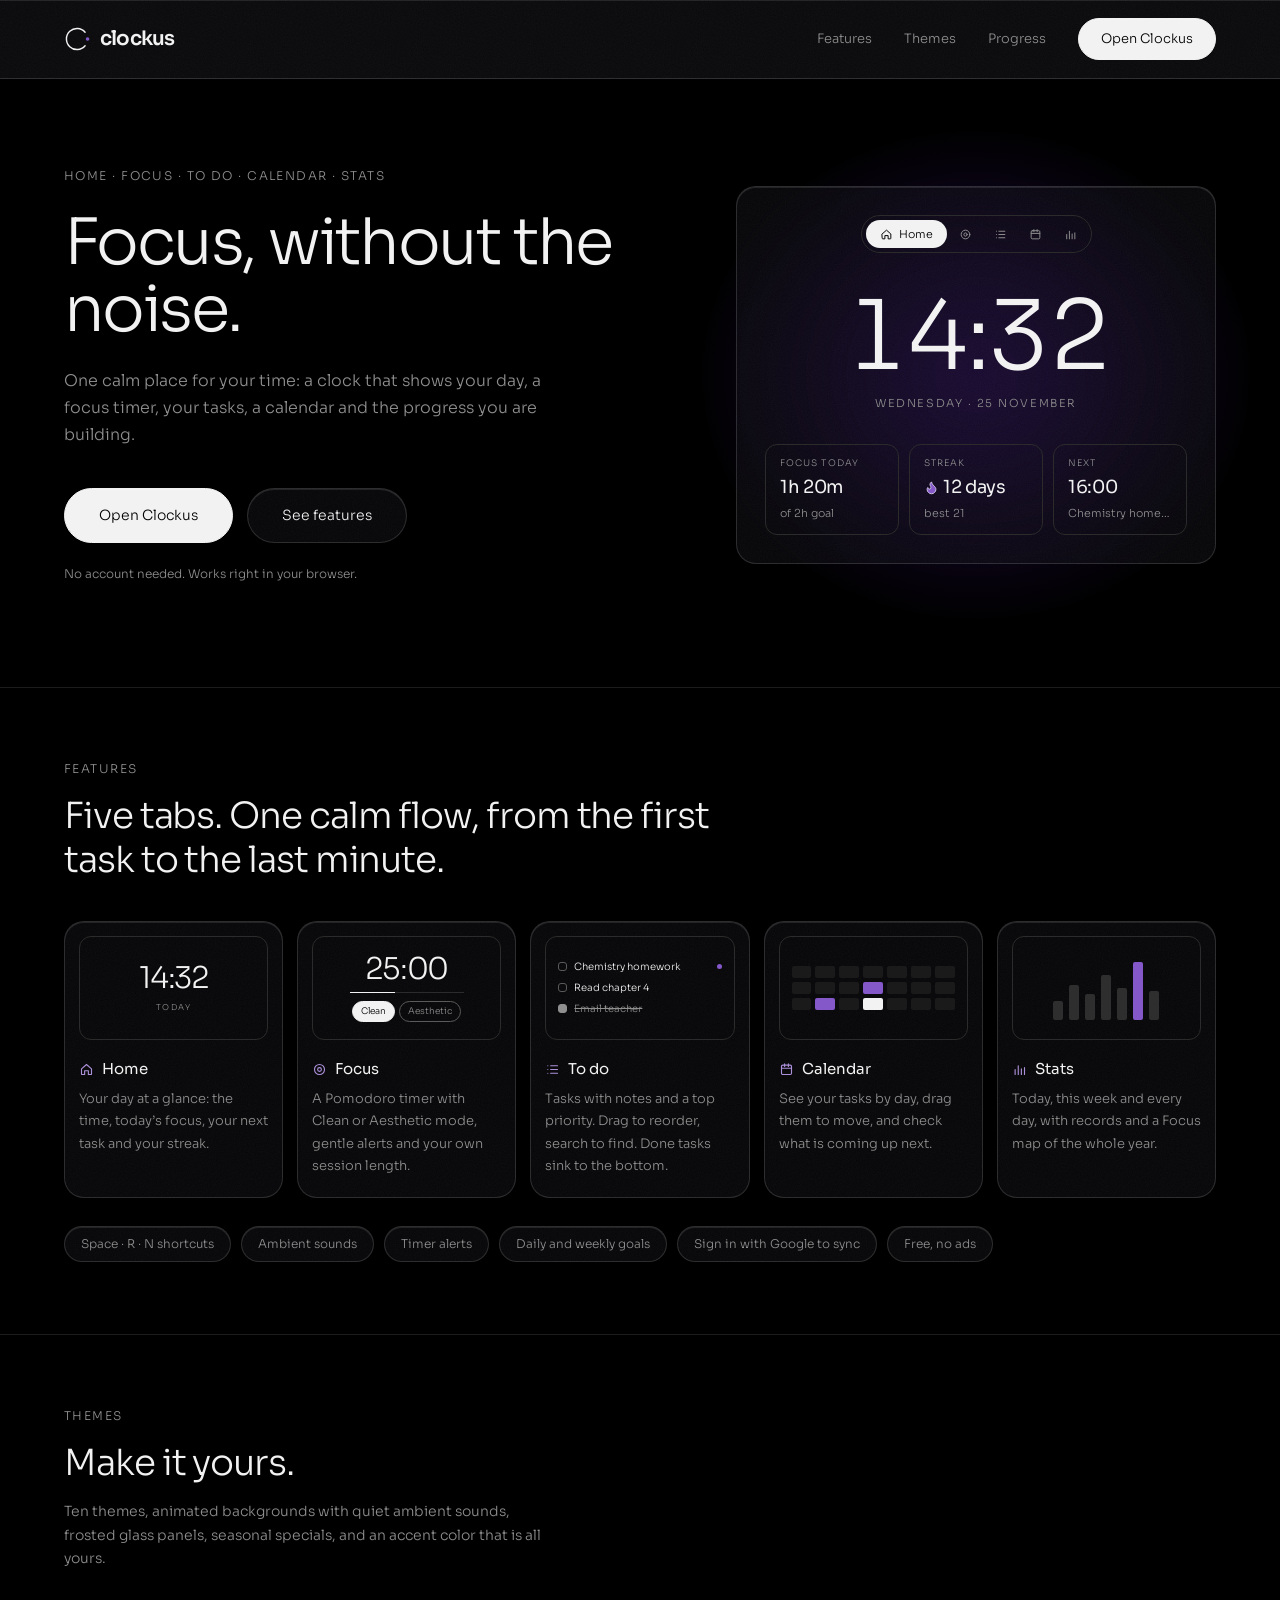
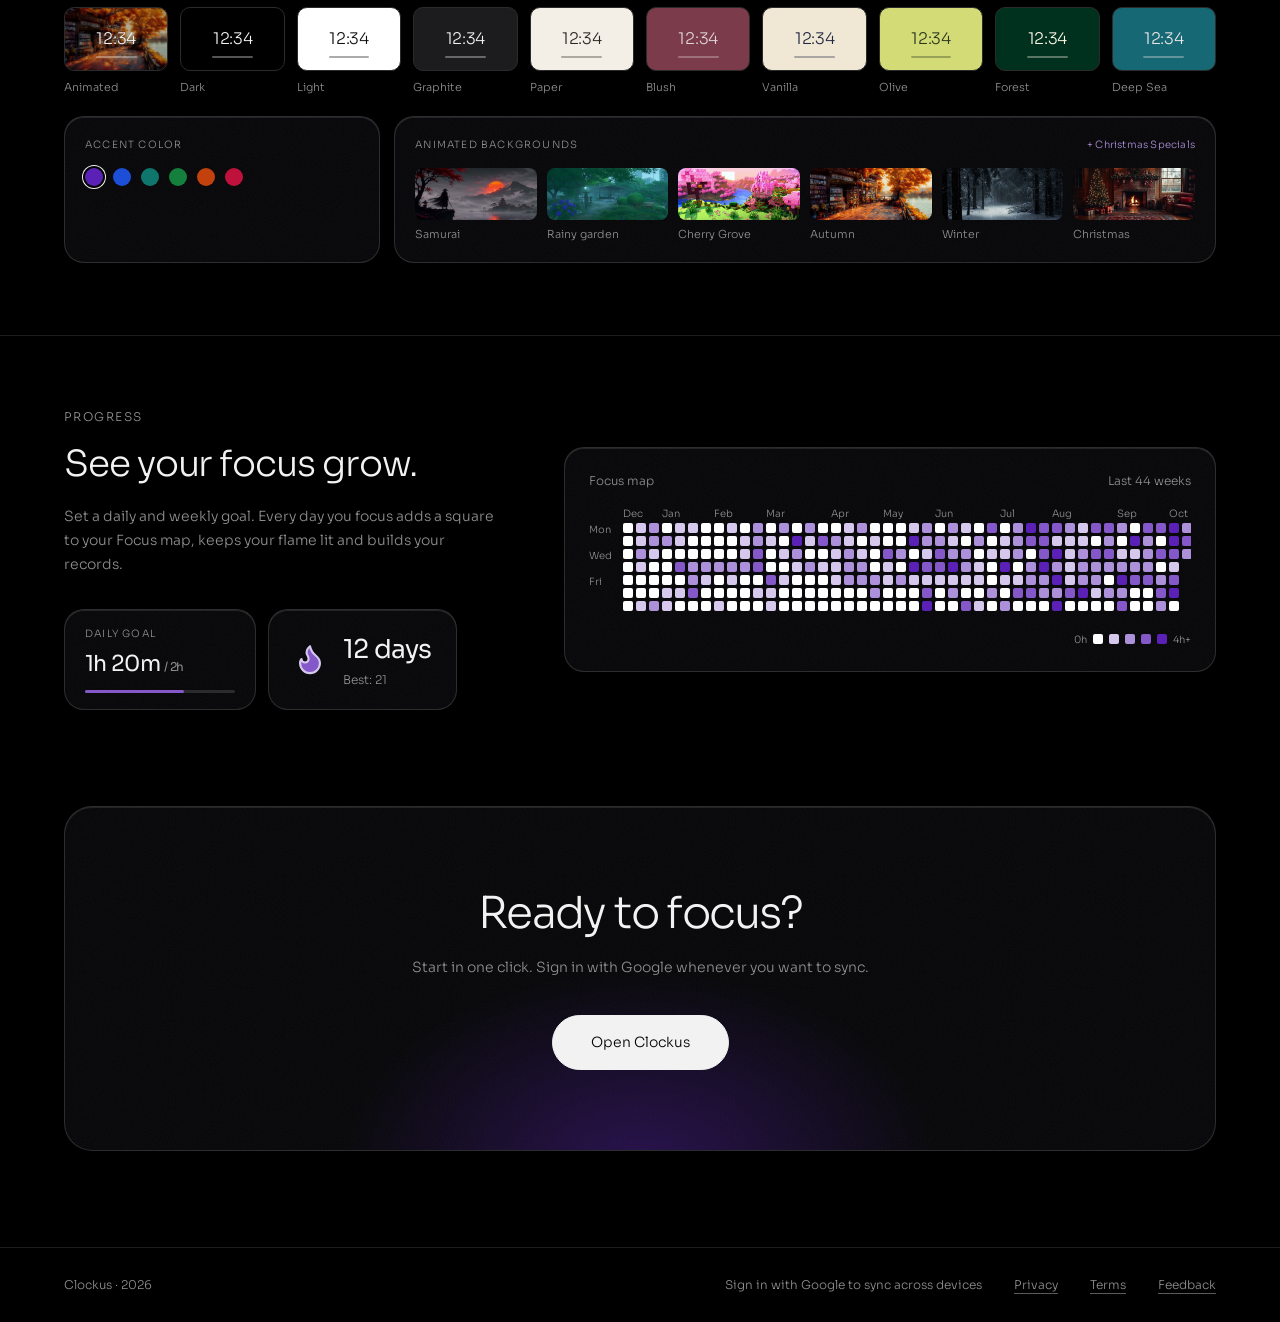
==== commit 5772f723: "updates" ====
--- a/index.html
+++ b/index.html
@@ -4,7 +4,7 @@
     <meta charset="UTF-8">
     <meta name="viewport" content="width=device-width, initial-scale=1.0">
     <title>Clockus · Focus, without the noise</title>
-    <meta name="description" content="Clockus is a calm productivity tool: a pomodoro timer, a clock and a to-do list in one page, with stats, streaks and sync.">
+    <meta name="description" content="Clockus is a calm focus timer with a pomodoro, clock, to-do list and stats. No account needed.">
     <meta name="theme-color" content="#000000">
     <link rel="icon" href="favicon.svg" type="image/svg+xml">
     <link rel="icon" href="favicon.ico" sizes="48x48">
@@ -33,7 +33,7 @@
     <link href="https://fonts.googleapis.com/css2?family=Sora:wght@100..800&display=swap" rel="stylesheet">
     <link rel="stylesheet" href="css/landing.css?v=9">
     <link rel="stylesheet" href="css/feedback.css?v=2">
-    <link rel="stylesheet" href="css/glass.css?v=6">
+    <link rel="stylesheet" href="css/glass.css?v=7">
 </head>
 <body>
     <header class="topbar">
@@ -132,6 +132,7 @@
                 </div>
                 <ul class="chips">
                 <li>Space · R · N shortcuts</li>
+                <li>Ambient sounds</li>
                 <li>Timer alerts</li>
                 <li>Daily and weekly goals</li>
                 <li>Sign in with Google to sync</li>
@@ -144,7 +145,7 @@
             <div class="wrap">
                 <p class="eyebrow">THEMES</p>
                 <h2 class="themes-title">Make it yours.</h2>
-                <p class="lead small">Ten themes, animated backgrounds for your focus sessions, seasonal specials, and an accent color that is all yours.</p>
+                <p class="lead small">Ten themes, animated backgrounds with quiet ambient sounds, frosted glass panels, seasonal specials, and an accent color that is all yours.</p>
                 <ul class="theme-row">
                     <li><div aria-hidden="true" class="theme-tile th-animated"><span>12:34</span></div>Animated</li>
                     <li><div aria-hidden="true" class="theme-tile" style="--bg:#000;--fg:#f2f2f2"><span>12:34</span></div>Dark</li>
@@ -227,8 +228,8 @@
             <span>Clockus · 2026</span>
             <span class="footer-links">
                 <span>Sign in with Google to sync across devices</span>
-                <a href="privacy">Privacy</a>
-                <a href="terms">Terms</a>
+                <a href="privacy.html">Privacy</a>
+                <a href="terms.html">Terms</a>
                 <a href="#feedback" data-feedback aria-haspopup="dialog">Feedback</a>
             </span>
         </div>
--- a/css/glass.css
+++ b/css/glass.css
@@ -167,7 +167,7 @@
 .aes-widget { --glass-drop: 0 12px 40px rgb(0 0 0 / 0.35); }
 
 /* Kept as they were: the streak card's accent edge; the flag button stays borderless on a phone */
-.streak-card:not(.out) { border-color: var(--p3); }
+.streak-card:not(.out), .streak-chip { border-color: var(--p3); }
 
 /* The tab bar fixed at the bottom of a phone, and the landing pages' top bar: content scrolls under them */
 @media (max-width: 600px) {
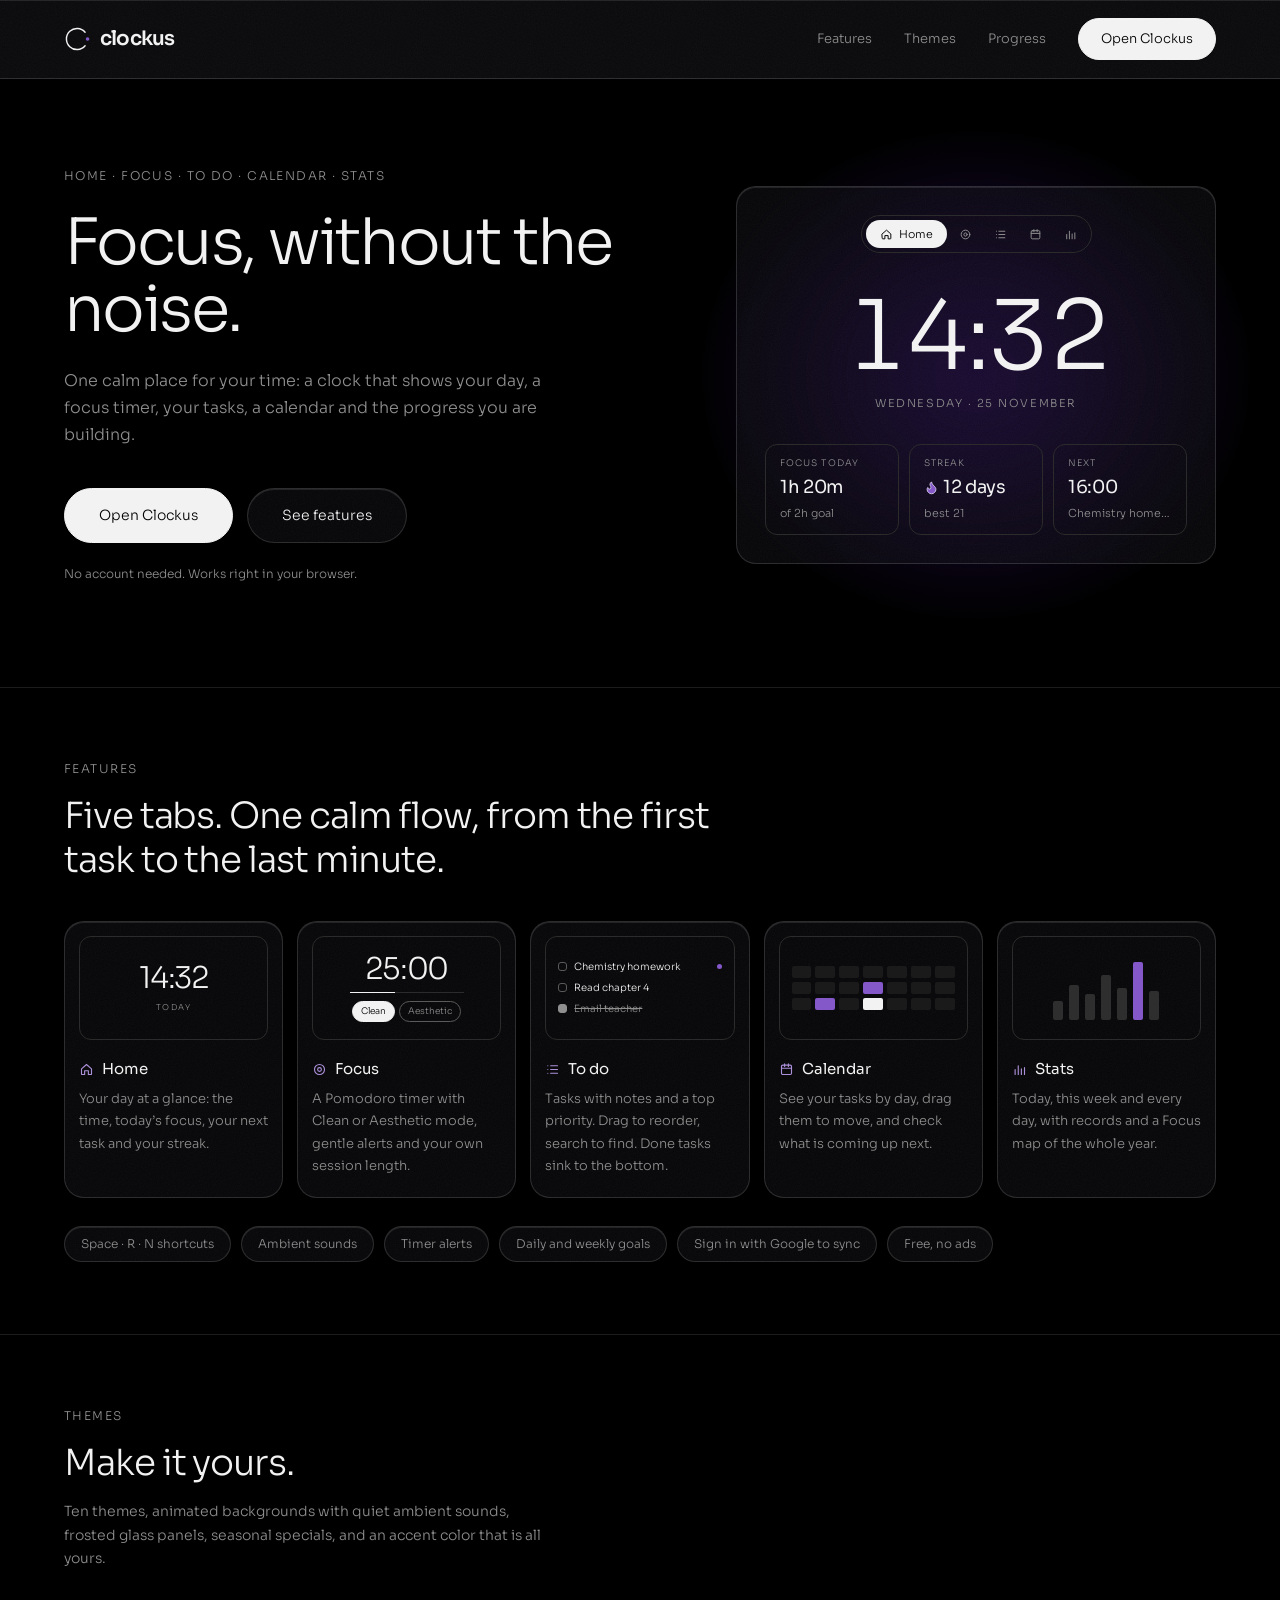
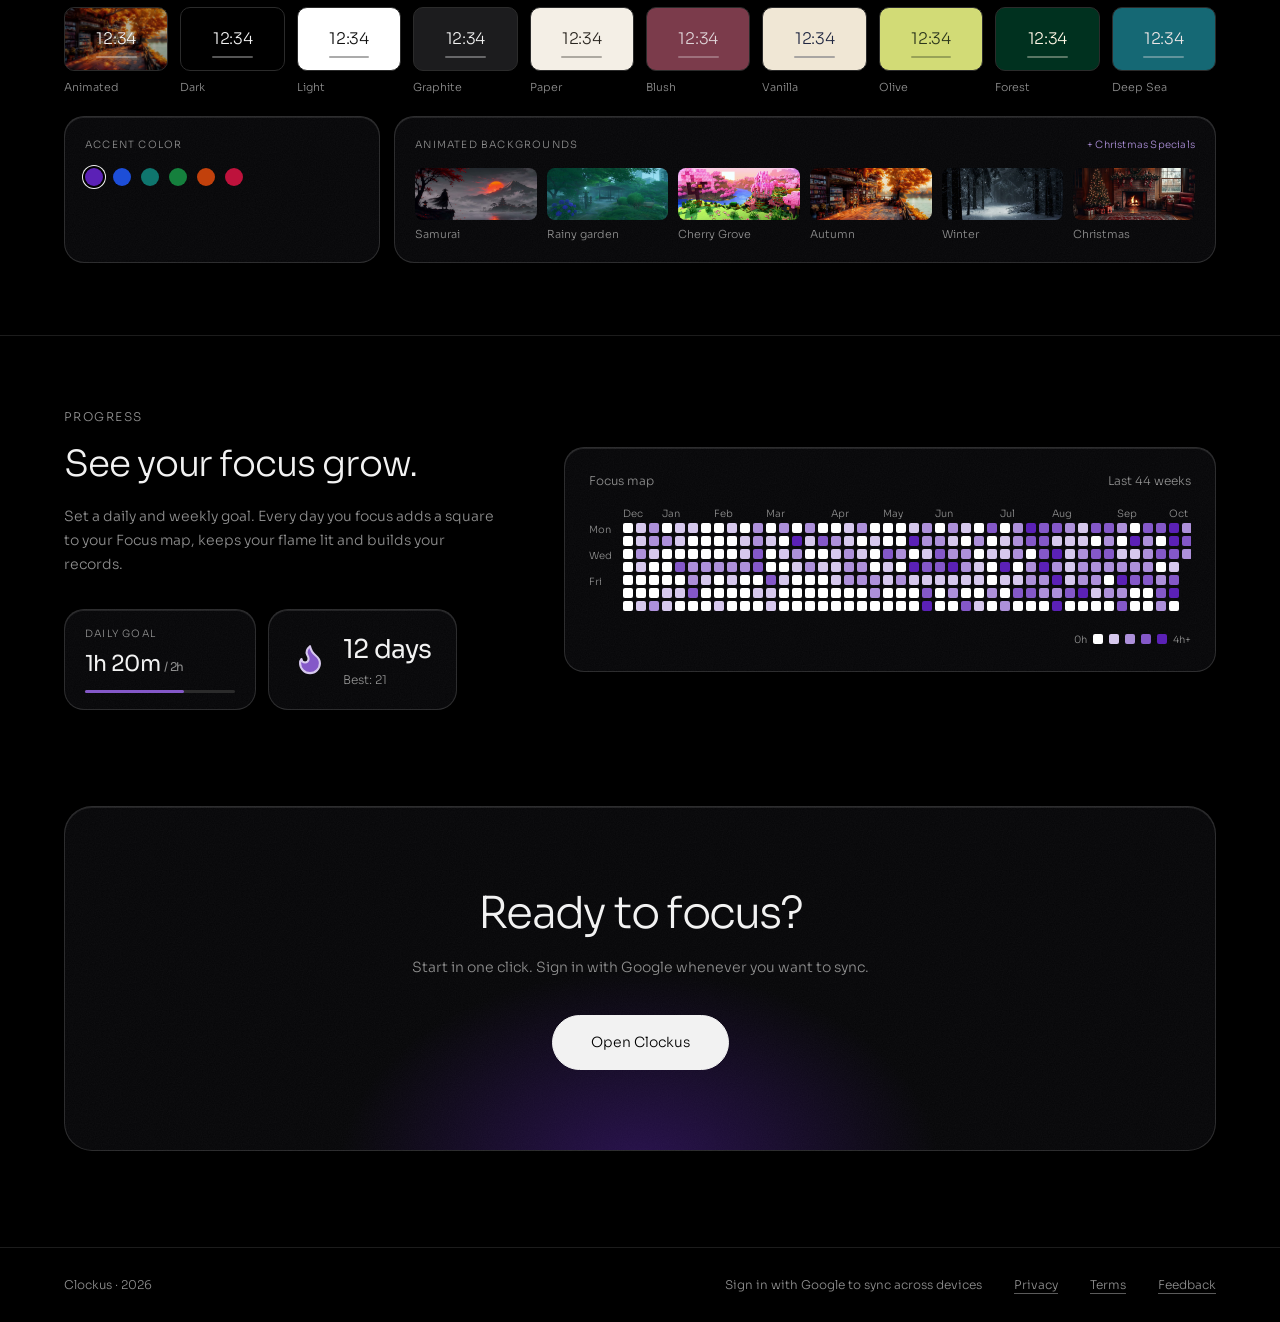
==== commit ae8b89b4: "GoatCounter, robots.txt si sitemap.xml - index.html, app.html: scriptul standard GoatCounter (clocku" ====
--- a/index.html
+++ b/index.html
@@ -10,6 +10,8 @@
     <link rel="icon" href="favicon.ico" sizes="48x48">
     <link rel="apple-touch-icon" href="apple-touch-icon.png">
     <link rel="manifest" href="/manifest.json">
+    <!-- GoatCounter: visits counted anonymously, no cookies (see privacy.html) -->
+    <script data-goatcounter="https://clockus.goatcounter.com/count" async src="//gc.zgo.at/count.js"></script>
     <meta property="og:type" content="website">
     <meta property="og:site_name" content="Clockus">
     <meta property="og:title" content="Clockus · Focus, without the noise">
